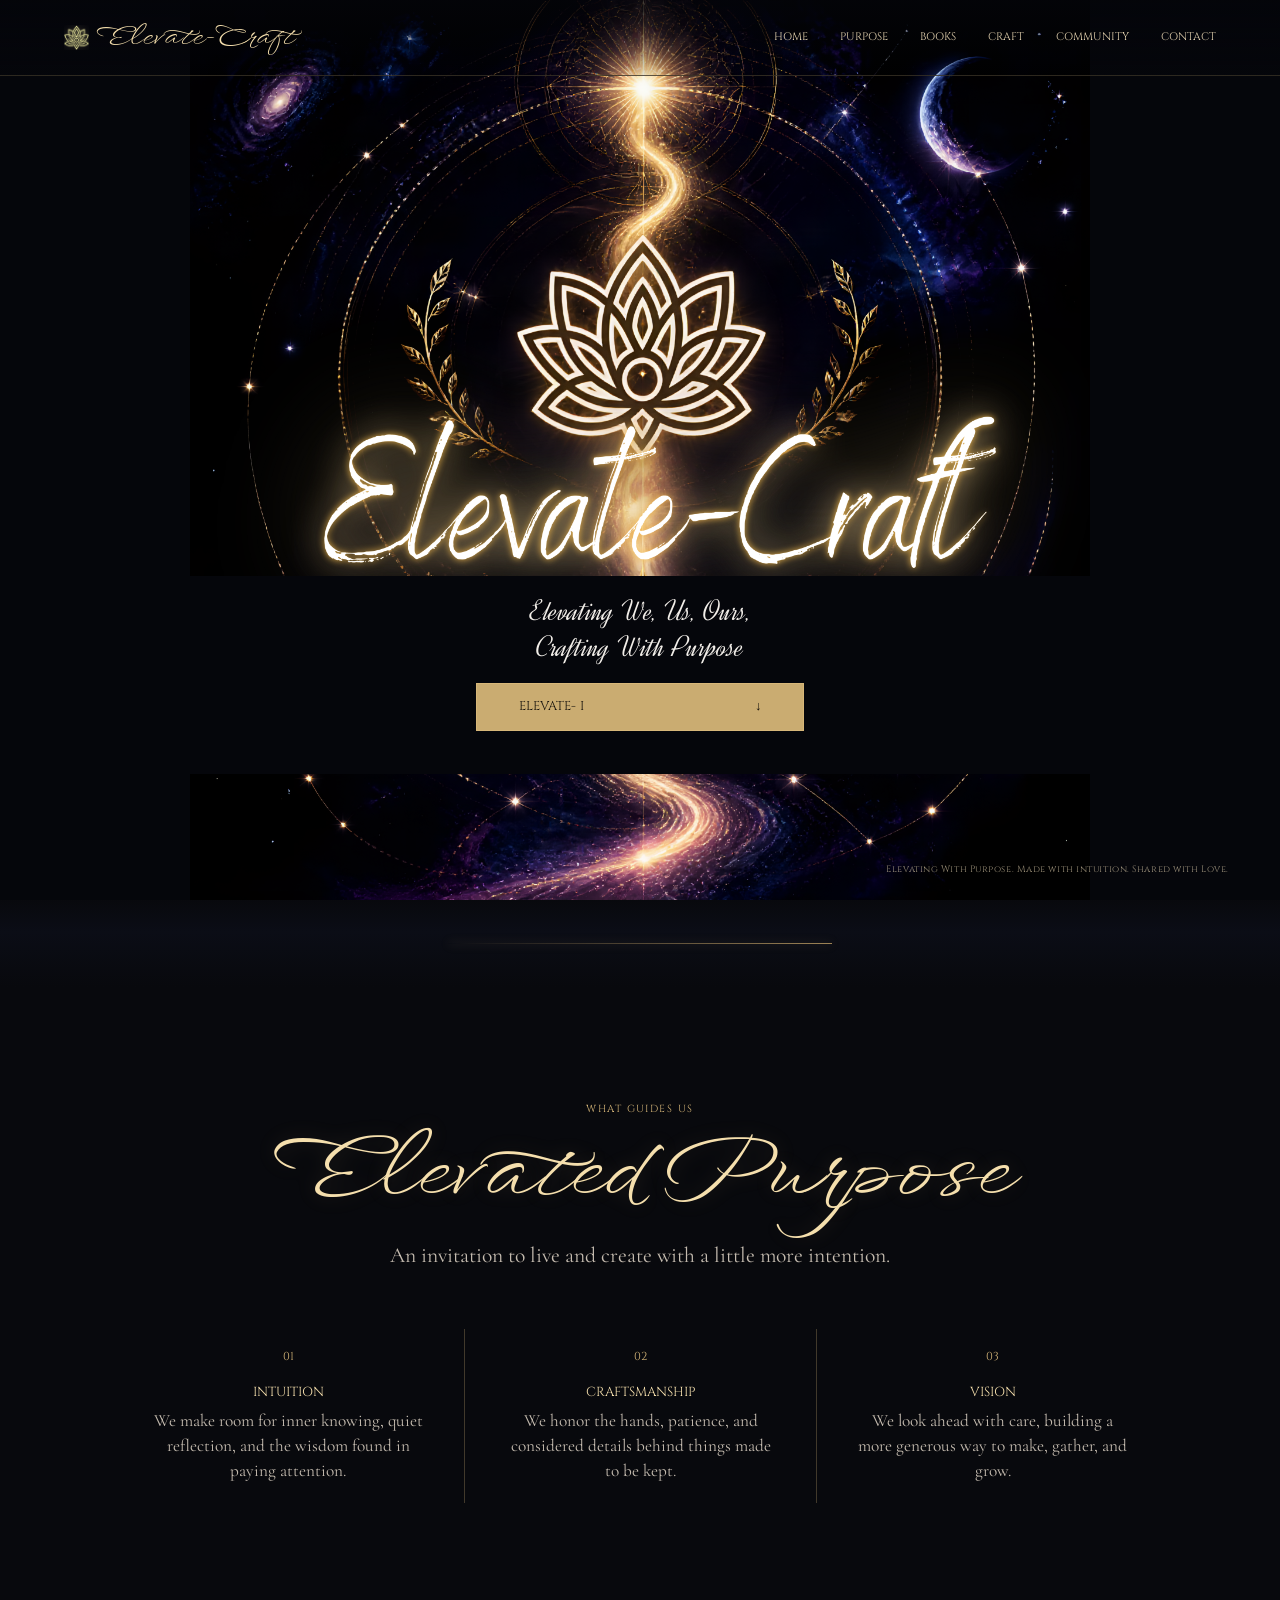
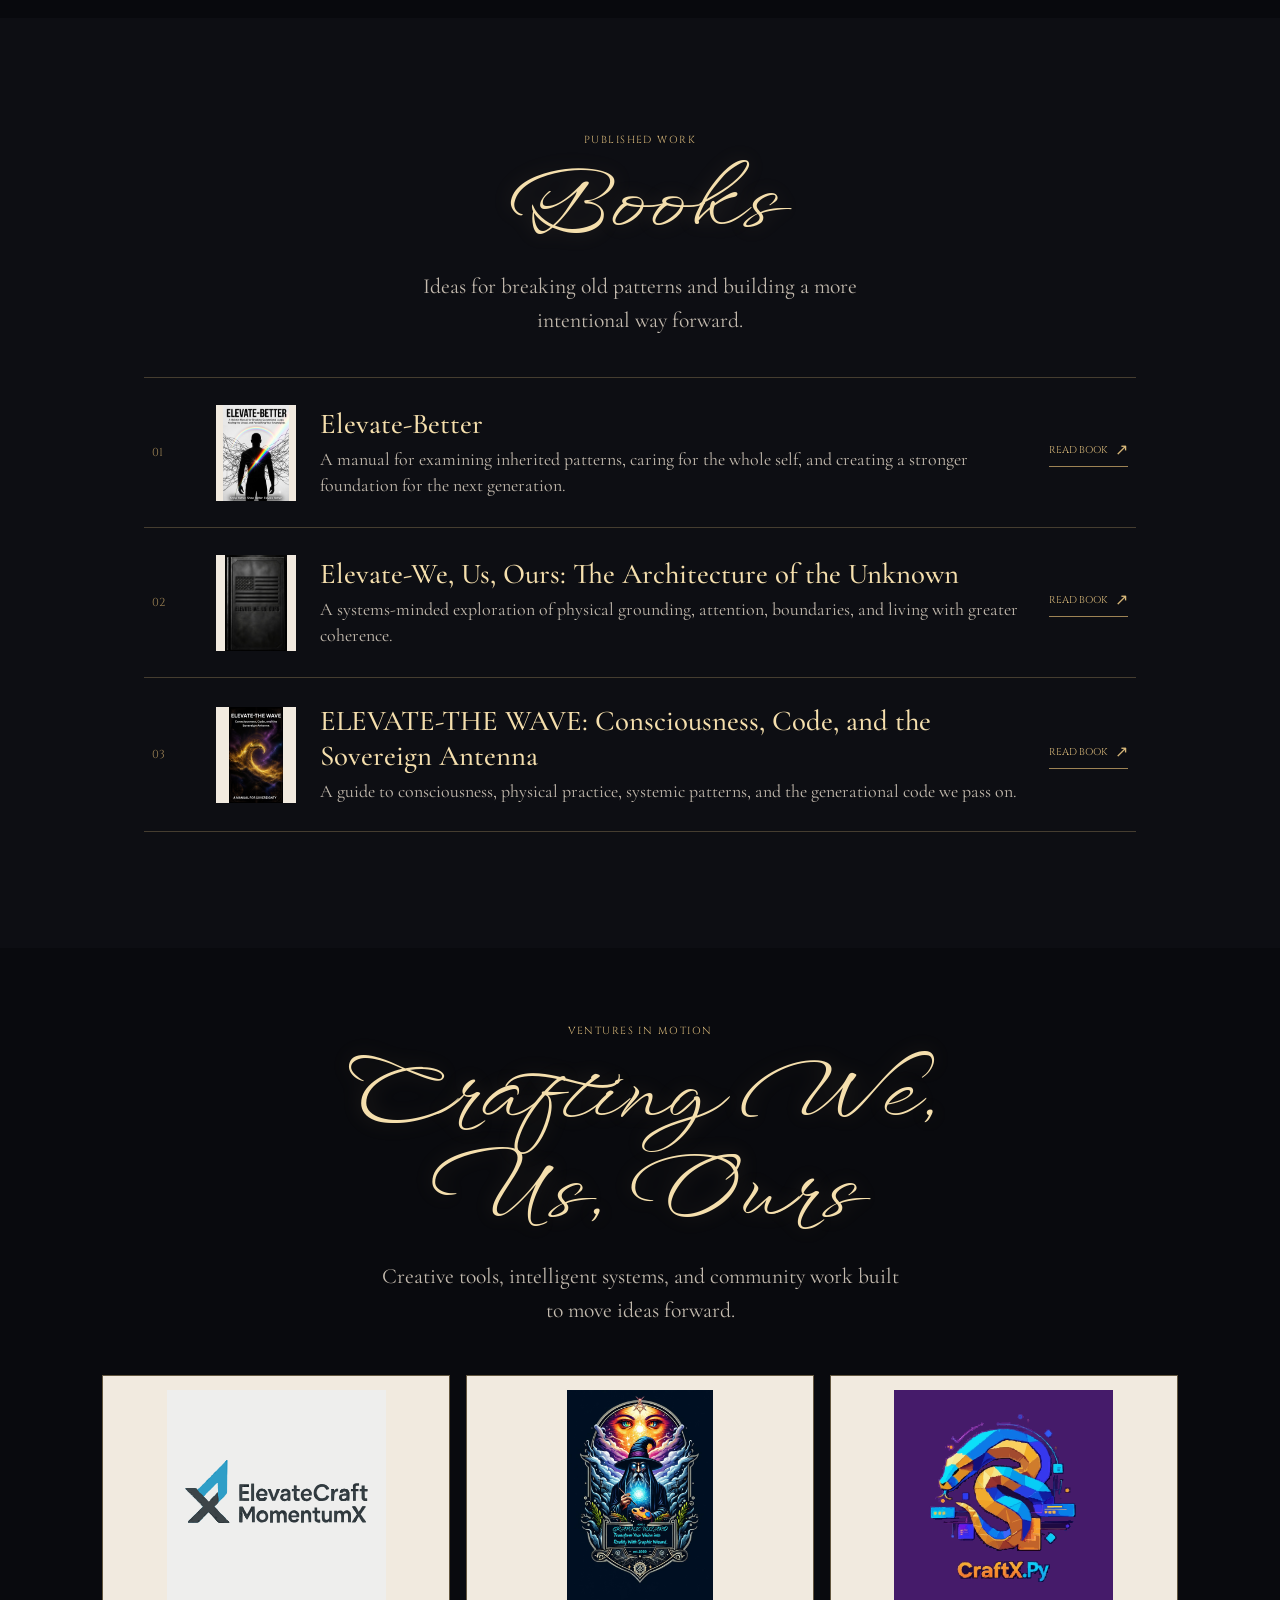
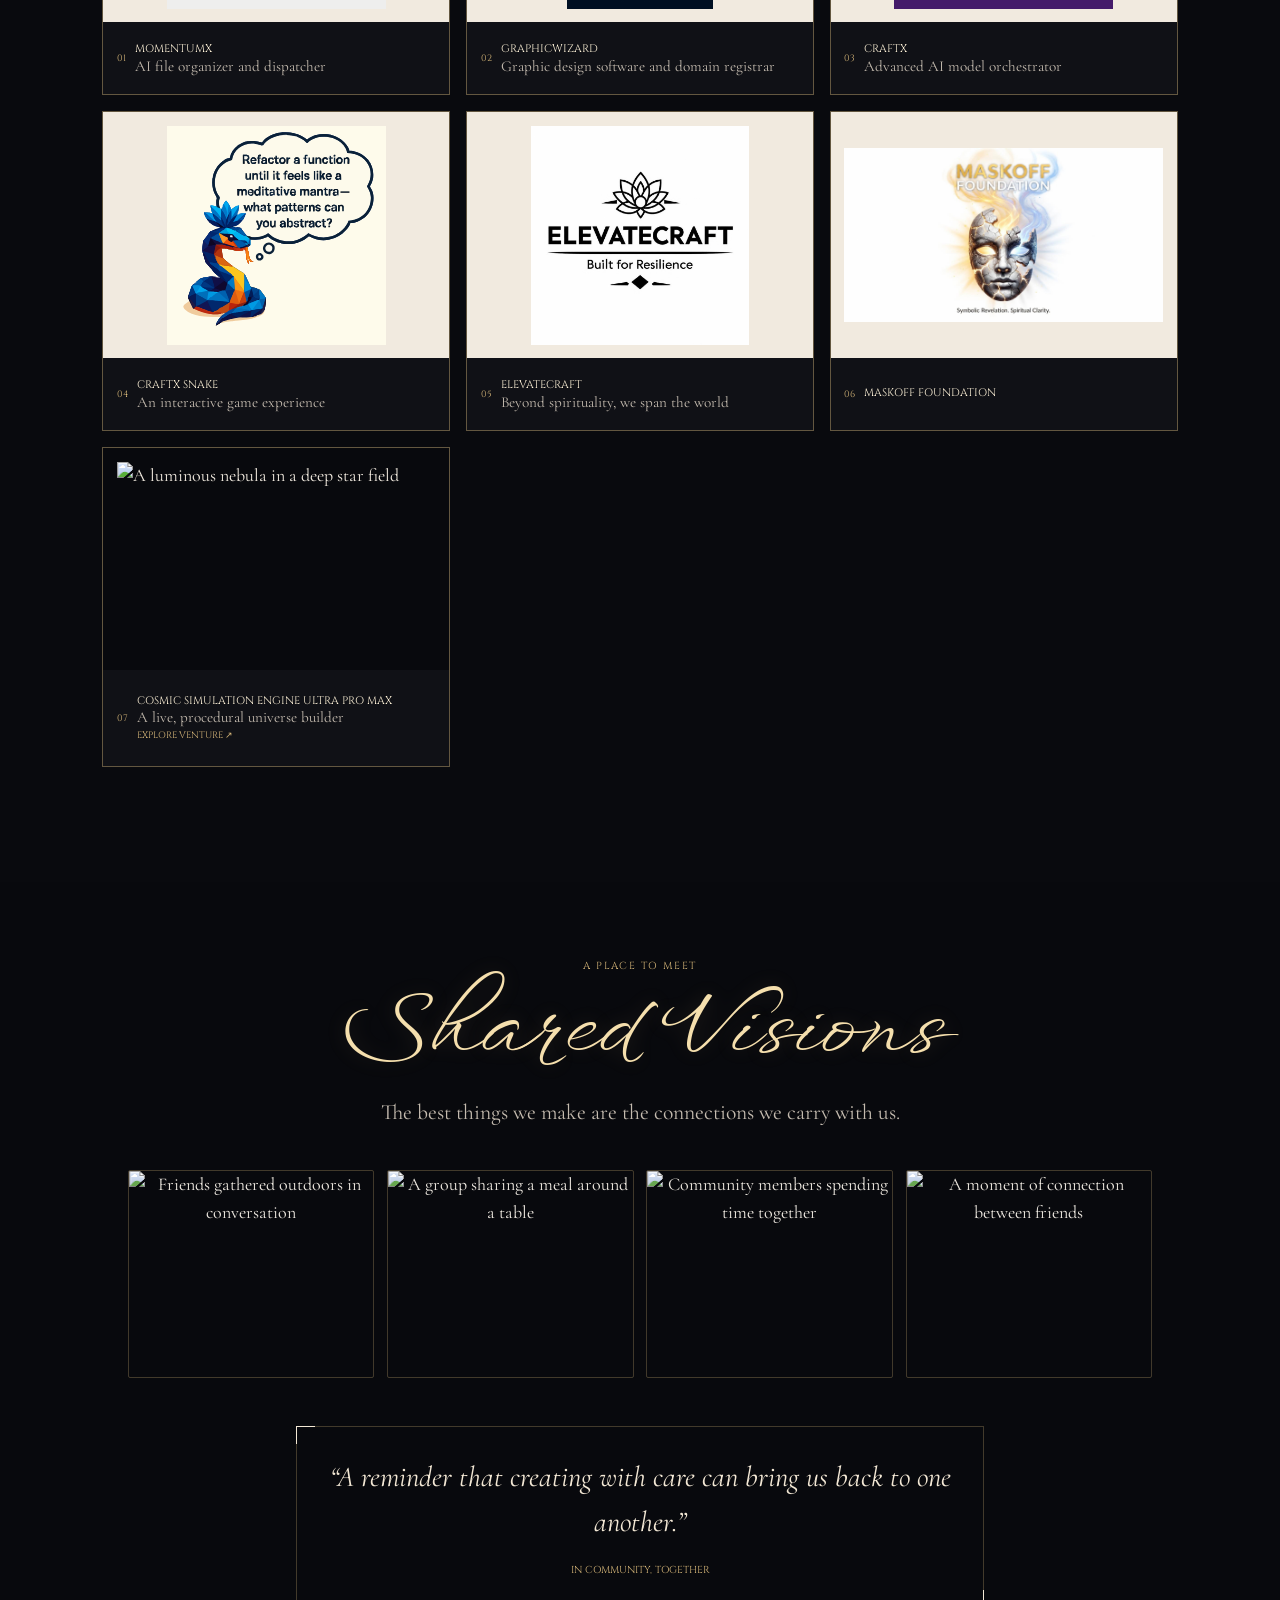
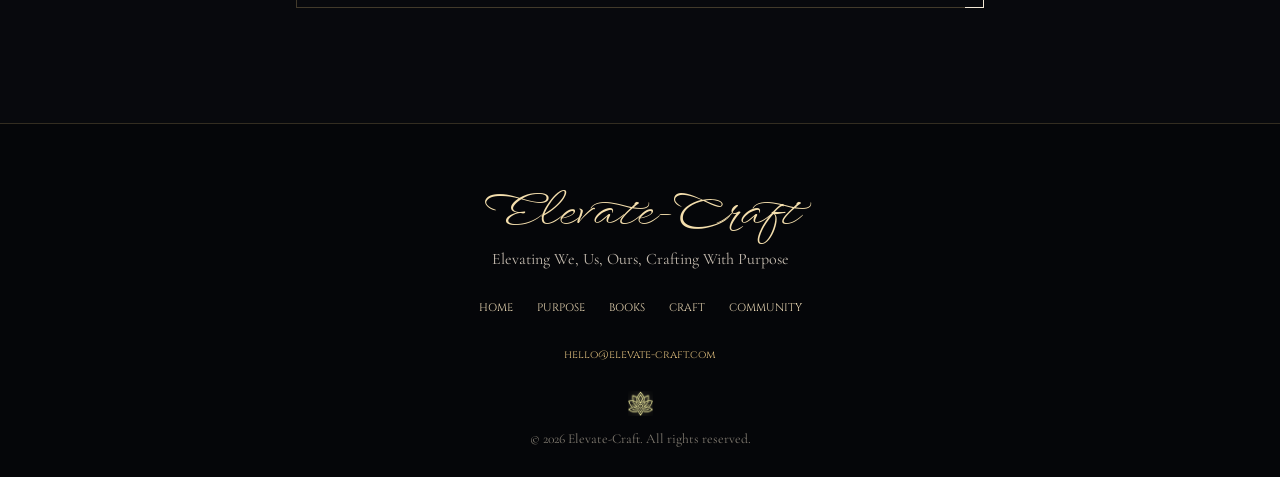
==== index.html @ 4d0265fc "Refactor code structure for improved readability and maintainability" ====
<!doctype html>
<html lang="en">
<head>
  <meta charset="utf-8">
  <meta name="viewport" content="width=device-width, initial-scale=1">
  <meta name="theme-color" content="#08090d">
  <meta name="description" content="Elevate-Craft: Elevating We, Us, Ours, Crafting With Purpose.">
  <title>Elevate-Craft | Elevating With Purpose</title>
  <link rel="preconnect" href="https://fonts.googleapis.com">
  <link rel="preconnect" href="https://fonts.gstatic.com" crossorigin>
  <link rel="preconnect" href="https://images.unsplash.com">
  <link href="https://fonts.googleapis.com/css2?family=Cinzel:wght@400;500&family=Cormorant+Garamond:wght@400;500;600&family=Dynalight&family=Nosifer&family=WindSong&display=swap" rel="stylesheet">
  <link rel="stylesheet" href="style.css">
</head>
<body>
  <header class="site-header">
    <a class="wordmark" href="#home" aria-label="Elevate-Craft home">
      <span class="wordmark-mark" aria-hidden="true"><img src="images/Elevate-Craft%20logo%20transparent-background.svg" alt=""></span>
      <span>Elevate-Craft</span>
    </a>
    <nav class="main-nav" aria-label="Main navigation">
      <a href="#home">Home</a>
      <a href="#purpose">Purpose</a>
      <a href="#books">Books</a>
      <a href="#craft">Craft</a>
      <a href="#community">Community</a>
      <a href="#contact">Contact</a>
    </nav>
  </header>

  <main>
    <section class="hero" id="home" aria-labelledby="hero-title">
      <div class="hero-artwork">
        <img class="hero-art" src="images/Elevate-craft02.svg" alt="Elevate-Craft lotus, script wordmark, and cosmic gold path">
        <div class="hero-motto-cover" aria-hidden="true"></div>
        <div class="hero-content">
          <h1 class="visually-hidden" id="hero-title">Elevate-Craft</h1>
          <p class="hero-tagline">Elevating We, Us, Ours,<br>Crafting With Purpose</p>
          <a class="journey-button" href="#purpose" aria-label="Elevate your Purpose">
            <span class="journey-prefix">Elevate-</span>
            <span class="rotating-word" aria-hidden="true">You</span>
            <span class="journey-arrow" aria-hidden="true">&#8595;</span>
          </a>
        </div>
      </div>
      <p class="hero-caption" aria-hidden="true">Elevating With Purpose. Made with intuition. Shared with Love.</p>
    </section>

    <div class="blend" aria-hidden="true">
      <span class="blend-line"></span>
    </div>

    <section class="content-section purpose-section" id="purpose" aria-labelledby="purpose-title">
      <div class="section-heading">
        <p class="eyebrow">What guides us</p>
        <h2 class="script-title" id="purpose-title">Elevated Purpose</h2>
        <p class="section-intro">An invitation to live and create with a little more intention.</p>
      </div>
      <div class="purpose-grid">
        <article class="purpose-item">
          <span class="purpose-symbol" aria-hidden="true">01</span>
          <h3>Intuition</h3>
          <p>We make room for inner knowing, quiet reflection, and the wisdom found in paying attention.</p>
        </article>
        <article class="purpose-item">
          <span class="purpose-symbol" aria-hidden="true">02</span>
          <h3>Craftsmanship</h3>
          <p>We honor the hands, patience, and considered details behind things made to be kept.</p>
        </article>
        <article class="purpose-item">
          <span class="purpose-symbol" aria-hidden="true">03</span>
          <h3>Vision</h3>
          <p>We look ahead with care, building a more generous way to make, gather, and grow.</p>
        </article>
      </div>
    </section>

    <section class="content-section books-section" id="books" aria-labelledby="books-title">
      <div class="section-heading">
        <p class="eyebrow">Published work</p>
        <h2 class="script-title" id="books-title">Books</h2>
        <p class="section-intro">Ideas for breaking old patterns and building a more intentional way forward.</p>
      </div>
      <div class="book-list">
        <article class="book-item book-item-featured">
          <span class="book-number" aria-hidden="true">01</span>
          <img class="book-cover" src="images/Elevate-Better-Cover.svg" alt="Elevate-Better book cover" loading="lazy">
          <div class="book-copy">
            <h3>Elevate-Better</h3>
            <p>A manual for examining inherited patterns, caring for the whole self, and creating a stronger foundation for the next generation.</p>
          </div>
          <a class="book-link" href="https://docs.google.com/document/d/e/2PACX-1vSCornOhtCD02vK-i6lXpgboBUk13tAFmJN2snytmd6WFDeFt6UGanU-M7p8qXyFuUD5r7pGKZKZSIg/pub" target="_blank" rel="noopener noreferrer">Read book <span aria-hidden="true">&#8599;</span></a>
        </article>
        <article class="book-item book-item-featured">
          <span class="book-number" aria-hidden="true">02</span>
          <img class="book-cover" src="images/Elevate-We%2CUs%2COurs-Cover.svg" alt="Elevate-We, Us, Ours: The Architecture of the Unknown book cover" loading="lazy">
          <div class="book-copy">
            <h3>Elevate-We, Us, Ours: The Architecture of the Unknown</h3>
            <p>A systems-minded exploration of physical grounding, attention, boundaries, and living with greater coherence.</p>
          </div>
          <a class="book-link" href="https://docs.google.com/document/d/e/2PACX-1vRoMY719UEaA8-g76eEZ-FQimMz1AuwaOqwvp933E3czgo-2-l7Zn1TXaHqsw8h52V6aitK0wSxldBv/pub" target="_blank" rel="noopener noreferrer">Read book <span aria-hidden="true">&#8599;</span></a>
        </article>
        <article class="book-item book-item-featured">
          <span class="book-number" aria-hidden="true">03</span>
          <img class="book-cover" src="images/ELEVATE-THE%20WAVE_cover.svg" alt="ELEVATE-THE WAVE book cover" loading="lazy">
          <div class="book-copy">
            <h3>ELEVATE-THE WAVE: Consciousness, Code, and the Sovereign Antenna</h3>
            <p>A guide to consciousness, physical practice, systemic patterns, and the generational code we pass on.</p>
          </div>
          <a class="book-link" href="https://docs.google.com/document/d/e/2PACX-1vSkTtEk3Y5v81QFQ-I-yiO5KnJiLZDYZDi3ZOUr9b9VXftg25enH7-LzX-VIW0yKGnxdc6dHd3wF7ro/pub" target="_blank" rel="noopener noreferrer">Read book <span aria-hidden="true">&#8599;</span></a>
        </article>
      </div>
    </section>

    <section class="content-section craft-section" id="craft" aria-labelledby="craft-title">
      <div class="section-heading">
        <p class="eyebrow">Ventures in motion</p>
        <h2 class="script-title" id="craft-title">Crafting We, Us, Ours</h2>
        <p class="section-intro">Creative tools, intelligent systems, and community work built to move ideas forward.</p>
      </div>
      <div class="craft-grid">
        <figure class="craft-piece">
          <img src="images/MomentumX%20logo.svg" alt="MomentumX logo" loading="lazy">
          <figcaption><span>01</span><strong>MomentumX</strong><small>AI file organizer and dispatcher</small></figcaption>
        </figure>
        <figure class="craft-piece">
          <img src="images/GraphicWizard.svg" alt="GraphicWizard logo" loading="lazy">
          <figcaption><span>02</span><strong>GraphicWizard</strong><small>Graphic design software and domain registrar</small></figcaption>
        </figure>
        <figure class="craft-piece">
          <img src="images/Technology%20Business%20Logo%20CraftX.py.svg" alt="CraftX technology business logo" loading="lazy">
          <figcaption><span>03</span><strong>CraftX</strong><small>Advanced AI model orchestrator</small></figcaption>
        </figure>
        <figure class="craft-piece">
          <img src="images/craftx-interactive-snake.svg" alt="CraftX interactive snake game" loading="lazy">
          <figcaption><span>04</span><strong>CraftX Snake</strong><small>An interactive game experience</small></figcaption>
        </figure>
        <figure class="craft-piece">
          <img src="images/ElevateCraft-Built-for-resilience.svg" alt="ElevateCraft built for resilience artwork" loading="lazy">
          <figcaption><span>05</span><strong>ElevateCraft</strong><small>Beyond spirituality, we span the world</small></figcaption>
        </figure>
        <figure class="craft-piece">
          <img src="images/Maskoff%20Foundation%20logo.svg" alt="Maskoff Foundation logo" loading="lazy">
          <figcaption><span>06</span><strong>Maskoff Foundation</strong></figcaption>
        </figure>
        <a class="craft-piece cosmic-venture-link" href="cosmic-simulation.html" aria-label="Explore Cosmic Simulation Engine Ultra Pro Max">
          <img src="https://images.unsplash.com/photo-1462331940025-496dfbfc7564?auto=format&amp;fit=crop&amp;w=1000&amp;q=85" alt="A luminous nebula in a deep star field" loading="lazy">
          <span class="cosmic-venture-caption">
            <span class="cosmic-venture-number">07</span>
            <strong>Cosmic Simulation Engine Ultra Pro Max</strong>
            <small>A live, procedural universe builder</small>
            <span class="cosmic-venture-action">Explore venture <span aria-hidden="true">&#8599;</span></span>
          </span>
        </a>
      </div>
    </section>

    <section class="content-section community-section" id="community" aria-labelledby="community-title">
      <div class="section-heading">
        <p class="eyebrow">A place to meet</p>
        <h2 class="script-title" id="community-title">Shared Visions</h2>
        <p class="section-intro">The best things we make are the connections we carry with us.</p>
      </div>
      <div class="community-grid">
        <figure class="community-photo"><img src="https://images.unsplash.com/photo-1529156069898-49953e39b3ac?auto=format&amp;fit=crop&amp;w=900&amp;q=85" alt="Friends gathered outdoors in conversation" loading="lazy"></figure>
        <figure class="community-photo"><img src="https://images.unsplash.com/photo-1528605248644-14dd04022da1?auto=format&amp;fit=crop&amp;w=900&amp;q=85" alt="A group sharing a meal around a table" loading="lazy"></figure>
        <figure class="community-photo"><img src="https://images.unsplash.com/photo-1511632765486-a01980e01a18?auto=format&amp;fit=crop&amp;w=900&amp;q=85" alt="Community members spending time together" loading="lazy"></figure>
        <figure class="community-photo"><img src="https://images.unsplash.com/photo-1511988617509-a57c8a288659?auto=format&amp;fit=crop&amp;w=900&amp;q=85" alt="A moment of connection between friends" loading="lazy"></figure>
      </div>
      <blockquote class="community-quote">
        <p>“A reminder that creating with care can bring us back to one another.”</p>
        <cite>In community, together</cite>
      </blockquote>
    </section>
  </main>

  <footer class="site-footer" id="contact">
    <div class="footer-top">
      <a class="footer-brand" href="#home">Elevate-Craft</a>
      <p>Elevating We, Us, Ours, Crafting With Purpose</p>
    </div>
    <nav class="footer-nav" aria-label="Footer navigation">
      <a href="#home">Home</a><a href="#purpose">Purpose</a><a href="#books">Books</a><a href="#craft">Craft</a><a href="#community">Community</a>
    </nav>
    <a class="contact-link" href="mailto:hello@elevate-craft.com">hello@elevate-craft.com</a>
    <span class="wordmark-mark footer-mark" aria-hidden="true"><img src="images/Elevate-Craft%20logo%20transparent-background.svg" alt=""></span>
    <p class="copyright">© 2026 Elevate-Craft. All rights reserved.</p>
  </footer>
  <script src="script.js" defer></script>
</body>
</html>
---- style.css ----
:root {
  color-scheme: dark;
  --obsidian: #08090d;
  --obsidian-soft: #0d101a;
  --gold: #d7b779;
  --gold-bright: #f5dfad;
  --muted-gold: #9d8355;
  --ivory: #f1eadf;
  --soft-text: #c4bbaf;
  --line: rgba(215, 183, 121, .28);
}

* {
  box-sizing: border-box;
}

html {
  scroll-behavior: smooth;
  scroll-padding-top: 1.5rem;
}

body {
  margin: 0;
  overflow-x: hidden;
  background: var(--obsidian);
  color: var(--ivory);
  font-family: "Cormorant Garamond", Georgia, serif;
  font-size: 1.125rem;
  line-height: 1.55;
}

a {
  color: inherit;
}

a:focus-visible {
  outline: 2px solid var(--gold-bright);
  outline-offset: 5px;
}

.site-header {
  position: absolute;
  z-index: 5;
  top: 0;
  left: 0;
  display: flex;
  width: 100%;
  min-height: 4.75rem;
  align-items: center;
  justify-content: space-between;
  gap: 2rem;
  padding: .85rem clamp(1.25rem, 5vw, 5rem);
  border-bottom: 1px solid rgba(215, 183, 121, .2);
  background: linear-gradient(180deg, rgba(4, 5, 10, .76), rgba(4, 5, 10, .08));
}

.wordmark {
  display: inline-flex;
  align-items: center;
  gap: .55rem;
  color: var(--gold-bright);
  font-family: "American Scribe", "WindSong", cursive;
  font-size: 1.75rem;
  text-decoration: none;
  white-space: nowrap;
}

.wordmark-mark {
  position: relative;
  display: block;
  width: 25px;
  height: 25px;
  flex: none;
  overflow: hidden;
}

.wordmark-mark img {
  position: absolute;
  top: 0;
  left: 0;
  width: 25px;
  max-width: none;
  filter: brightness(0) saturate(100%) invert(90%) sepia(23%) saturate(550%) hue-rotate(5deg) brightness(105%) contrast(95%) drop-shadow(0 0 5px rgba(245, 223, 173, .35));
}

.main-nav,
.footer-nav {
  display: flex;
  flex-wrap: wrap;
  justify-content: center;
  gap: clamp(1rem, 2.5vw, 2.5rem);
}

.main-nav a,
.footer-nav a {
  color: #e7d5b2;
  font-family: "Cinzel", Georgia, serif;
  font-size: .68rem;
  text-decoration: none;
  text-transform: uppercase;
  transition: color .2s ease;
}

.main-nav a:hover,
.footer-nav a:hover,
.contact-link:hover {
  color: #fff;
}

.hero {
  position: relative;
  display: grid;
  min-height: 100svh;
  place-items: center;
  overflow: hidden;
  isolation: isolate;
  background: #05060b;
}

.hero-artwork {
  position: absolute;
  z-index: 0;
  top: 50%;
  left: 50%;
  width: min(100vw, 100svh);
  aspect-ratio: 1;
  transform: translate(-50%, -50%);
}

.hero-art {
  display: block;
  width: 100%;
  height: 100%;
  object-fit: contain;
}

.hero-motto-cover {
  position: absolute;
  z-index: 1;
  top: 64%;
  left: 0;
  width: 100%;
  height: 22%;
  background: #05060b;
  pointer-events: none;
}

.hero-content {
  position: absolute;
  z-index: 2;
  top: 66%;
  left: 50%;
  translate: -50% 0;
  display: flex;
  width: calc(100% - 2rem);
  flex-direction: column;
  align-items: center;
  padding: 0;
  text-align: center;
  animation: content-arrive 1s .12s ease-out both;
}

.visually-hidden {
  position: absolute;
  width: 1px;
  height: 1px;
  overflow: hidden;
  clip: rect(0, 0, 0, 0);
  white-space: nowrap;
  clip-path: inset(50%);
}

.eyebrow {
  margin: 0;
  color: var(--gold);
  font-family: "Cinzel", Georgia, serif;
  font-size: .64rem;
  letter-spacing: .14em;
  text-transform: uppercase;
}

.hero-tagline {
  max-width: 36rem;
  margin: 0 0 1rem;
  color: #f2eee9;
  font-family: "Dynalight", cursive;
  font-size: 1.9rem;
  line-height: 1.2;
}

.journey-button {
  display: inline-flex;
  width: 20.5rem;
  min-height: 3rem;
  align-items: center;
  justify-content: center;
  gap: .25rem;
  padding: .75rem 1rem;
  border: 1px solid var(--gold);
  background: rgba(215, 183, 121, .94);
  color: #17130d;
  font-family: "Cinzel", Georgia, serif;
  font-size: .68rem;
  text-decoration: none;
  text-transform: uppercase;
  transition: background .2s ease, box-shadow .2s ease, transform .2s ease;
}

.journey-button:hover {
  background: var(--gold-bright);
  box-shadow: 0 0 28px rgba(215, 183, 121, .28);
  transform: translateY(-2px);
}

.journey-button span {
  font-size: .8rem;
}

.journey-prefix,
.rotating-word {
  white-space: nowrap;
}

.rotating-word {
  display: inline-block;
  min-width: 10.5rem;
  text-align: left;
}

.journey-arrow {
  margin-left: .2rem;
  font-size: 1rem;
}

.hero-caption {
  position: absolute;
  right: clamp(1rem, 4vw, 4rem);
  bottom: 1.5rem;
  margin: 0;
  color: rgba(231, 213, 178, .65);
  font-family: "Cinzel", Georgia, serif;
  font-size: .58rem;
  letter-spacing: .06em;
}

.blend {
  display: flex;
  height: 5.5rem;
  align-items: center;
  justify-content: center;
  margin-top: -1px;
  background: linear-gradient(180deg, #08090d 0%, #0b0d16 37%, #08090d 100%);
}

.blend-line {
  width: min(48vw, 24rem);
  height: 1px;
  background: linear-gradient(90deg, transparent, var(--muted-gold));
  box-shadow: 0 0 10px rgba(215, 183, 121, .35);
}

.content-section {
  position: relative;
  padding: clamp(4.75rem, 9vw, 8rem) clamp(1.25rem, 8vw, 8rem);
  text-align: center;
}

.purpose-section {
  background: var(--obsidian);
}

.section-heading {
  width: min(100%, 46rem);
  margin: 0 auto 3.5rem;
}

.script-title {
  margin: .1em 0 .16em;
  color: var(--gold-bright);
  font-family: "American Scribe", "WindSong", cursive;
  font-size: clamp(3.5rem, 7vw, 5.5rem);
  font-weight: 400;
  line-height: 1.12;
  text-shadow: 0 0 20px rgba(215, 183, 121, .18);
}

.section-intro {
  max-width: 33rem;
  margin: .5rem auto 0;
  color: var(--soft-text);
  font-size: 1.35rem;
}

.purpose-grid {
  display: grid;
  width: min(100%, 66rem);
  grid-template-columns: repeat(3, minmax(0, 1fr));
  margin: 0 auto;
}

.purpose-item {
  padding: 1.25rem clamp(1rem, 3vw, 2.75rem);
}

.purpose-item + .purpose-item {
  border-left: 1px solid var(--line);
}

.purpose-symbol {
  display: block;
  min-height: 1.4rem;
  color: var(--gold);
  font-family: "Cinzel", Georgia, serif;
  font-size: .72rem;
  line-height: 1.4;
}

.purpose-item h3 {
  margin: .65rem 0 .35rem;
  color: var(--gold-bright);
  font-family: "Cinzel", Georgia, serif;
  font-size: .82rem;
  font-weight: 400;
  text-transform: uppercase;
}

.purpose-item p {
  max-width: 18rem;
  margin: 0 auto;
  color: var(--soft-text);
  font-size: 1.08rem;
  line-height: 1.45;
}

.books-section {
  background: #0d0e13;
}

.books-section .section-heading {
  margin-bottom: 2.5rem;
}

.book-list {
  width: min(100%, 62rem);
  margin: 0 auto;
  border-top: 1px solid var(--line);
}

.book-item {
  display: grid;
  grid-template-columns: 2.5rem minmax(0, 1fr) auto;
  align-items: center;
  gap: 1.5rem;
  padding: 1.65rem .5rem;
  border-bottom: 1px solid var(--line);
  text-align: left;
}

.book-item-featured {
  grid-template-columns: 2.5rem 5rem minmax(0, 1fr) auto;
}

.book-cover {
  display: block;
  width: 5rem;
  height: 6rem;
  background: #f1eadf;
  object-fit: contain;
}

.book-number {
  color: var(--muted-gold);
  font-family: "Cinzel", Georgia, serif;
  font-size: .72rem;
}

.book-copy h3 {
  margin: 0;
  color: var(--gold-bright);
  font-size: 1.8rem;
  font-weight: 500;
  line-height: 1.2;
}

.book-copy p {
  max-width: 44rem;
  margin: .35rem 0 0;
  color: var(--soft-text);
  font-size: 1.12rem;
  line-height: 1.45;
}

.book-link {
  display: inline-flex;
  align-items: center;
  gap: .45rem;
  padding-bottom: .2rem;
  border-bottom: 1px solid var(--muted-gold);
  color: var(--gold);
  font-family: "Cinzel", Georgia, serif;
  font-size: .62rem;
  text-decoration: none;
  text-transform: uppercase;
  white-space: nowrap;
}

.book-link:hover {
  color: var(--gold-bright);
}

.book-link span {
  font-size: 1rem;
}

.craft-section {
  padding-top: clamp(3rem, 6vw, 5rem);
  background: #090a0e;
}

.craft-section .section-heading {
  margin-bottom: 3rem;
}

.craft-grid {
  display: grid;
  width: min(100%, 68rem);
  grid-template-columns: repeat(3, minmax(0, 1fr));
  gap: 1rem;
  margin: 0 auto;
}

.craft-piece {
  display: flex;
  height: clamp(16rem, 25vw, 20rem);
  flex-direction: column;
  margin: 0;
  overflow: hidden;
  border: 1px solid rgba(215, 183, 121, .42);
  background: #101116;
  text-align: left;
}

.craft-piece img,
.community-photo img {
  display: block;
  width: 100%;
  height: 100%;
  object-fit: cover;
  transition: transform .55s cubic-bezier(.2, .7, .2, 1);
}

.craft-piece img {
  height: calc(100% - 4.5rem);
  min-height: 0;
  padding: .85rem;
  background: #f1eadf;
  object-fit: contain;
}

.craft-piece figcaption {
  display: grid;
  grid-template-columns: auto 1fr;
  align-content: center;
  gap: .05rem .55rem;
  min-height: 4.5rem;
  padding: .55rem .85rem;
  color: #fff3d9;
  font-family: "Cinzel", Georgia, serif;
  font-size: .68rem;
  text-transform: uppercase;
}

.craft-piece figcaption span {
  grid-row: span 2;
  align-self: center;
  color: var(--gold);
  font-size: .58rem;
}

.craft-piece figcaption strong {
  font-weight: 400;
}

.craft-piece figcaption small {
  color: var(--soft-text);
  font-family: "Cormorant Garamond", Georgia, serif;
  font-size: .95rem;
  line-height: 1.15;
  text-transform: none;
}

.cosmic-venture-link {
  color: inherit;
  text-decoration: none;
}

.cosmic-venture-link:focus-visible {
  outline: 2px solid var(--gold-bright);
  outline-offset: 3px;
}

.cosmic-venture-link img {
  height: calc(100% - 6rem);
  flex: 1;
  background: #08090d;
  object-fit: cover;
}

.cosmic-venture-caption {
  display: grid;
  min-height: 6rem;
  grid-template-columns: auto minmax(0, 1fr);
  align-content: center;
  gap: .12rem .55rem;
  padding: .55rem .85rem;
  color: #fff3d9;
  font-family: "Cinzel", Georgia, serif;
  font-size: .68rem;
  text-transform: uppercase;
}

.cosmic-venture-number {
  grid-row: 1 / span 3;
  align-self: center;
  color: var(--gold);
  font-size: .58rem;
}

.cosmic-venture-caption strong {
  font-weight: 400;
  line-height: 1.2;
}

.cosmic-venture-caption small {
  color: var(--soft-text);
  font-family: "Cormorant Garamond", Georgia, serif;
  font-size: .95rem;
  line-height: 1.15;
  text-transform: none;
}

.cosmic-venture-action {
  color: var(--gold);
  font-size: .58rem;
}

.cosmic-project-page {
  min-height: 100vh;
  background: var(--obsidian);
}

.cosmic-project-nav a {
  color: var(--gold-bright);
  font-family: "Cinzel", Georgia, serif;
  font-size: .68rem;
  text-decoration: none;
  text-transform: uppercase;
}

.cosmic-project-nav a:hover {
  color: #fff;
}

.cosmic-studio-main {
  width: min(100%, 96rem);
  margin: 0 auto;
  padding: 7.5rem clamp(1rem, 3vw, 2.5rem) 1.5rem;
}

.cosmic-studio-heading {
  display: flex;
  align-items: end;
  justify-content: space-between;
  gap: 1.5rem;
  margin-bottom: 1.2rem;
}

.cosmic-studio-kicker {
  margin: 0 0 .35rem;
  color: var(--gold);
  font-family: "Cinzel", Georgia, serif;
  font-size: .64rem;
  text-transform: uppercase;
}

.cosmic-studio-title {
  margin: 0;
  color: var(--ivory);
  font-family: "Cinzel", Georgia, serif;
  font-size: 2.1rem;
  font-weight: 400;
  line-height: 1.2;
}

.cosmic-studio-summary {
  margin: 0 0 .2rem;
  color: var(--soft-text);
  white-space: nowrap;
}

.cosmic-studio-workspace {
  display: grid;
  height: min(68vh, 48rem);
  min-height: 34rem;
  grid-template-columns: minmax(0, 1fr) 19rem;
  grid-template-areas: "stage controls";
  border: 1px solid rgba(215, 183, 121, .3);
  background: #0b0d12;
}

.cosmic-studio-stage {
  display: flex;
  min-width: 0;
  grid-area: stage;
  flex-direction: column;
  padding: .75rem;
}

.cosmic-stage-bar {
  display: flex;
  min-height: 2.3rem;
  align-items: center;
  justify-content: space-between;
  gap: 1rem;
  padding: 0 .35rem;
  color: var(--soft-text);
  font-family: "Cinzel", Georgia, serif;
  font-size: .62rem;
}

.cosmic-canvas-frame {
  position: relative;
  min-height: 0;
  flex: 1;
  overflow: hidden;
  background: #05070b;
}

#cosmic-canvas {
  display: block;
  width: 100%;
  height: 100%;
  cursor: grab;
  touch-action: none;
}

#cosmic-canvas:active {
  cursor: grabbing;
}

.cosmic-canvas-hint {
  position: absolute;
  right: .9rem;
  bottom: .75rem;
  color: rgba(241, 234, 223, .65);
  font-size: .85rem;
  pointer-events: none;
}

.cosmic-controls {
  display: flex;
  min-width: 0;
  grid-area: controls;
  flex-direction: column;
  gap: 1.3rem;
  padding: 1.25rem;
  border-left: 1px solid rgba(215, 183, 121, .24);
  background: #101116;
}

.cosmic-control-group {
  min-width: 0;
  margin: 0;
  padding: 0;
  border: 0;
}

.cosmic-control-group legend,
.cosmic-control-label {
  display: block;
  margin: 0 0 .6rem;
  padding: 0;
  color: #e6dac4;
  font-family: "Cinzel", Georgia, serif;
  font-size: .68rem;
  text-transform: uppercase;
}

.cosmic-mode-control {
  display: grid;
  grid-template-columns: repeat(3, minmax(0, 1fr));
  border: 1px solid rgba(215, 183, 121, .35);
}

.cosmic-mode-control button {
  min-width: 0;
  min-height: 2.45rem;
  padding: .35rem .25rem;
  border: 0;
  border-right: 1px solid rgba(215, 183, 121, .25);
  background: transparent;
  color: var(--soft-text);
  font: inherit;
  font-size: .78rem;
  cursor: pointer;
}

.cosmic-mode-control button:last-child {
  border-right: 0;
}

.cosmic-mode-control button.is-active {
  background: rgba(215, 183, 121, .17);
  color: var(--gold-bright);
}

.cosmic-range-label {
  display: flex;
  justify-content: space-between;
  gap: .75rem;
  margin-bottom: .55rem;
  color: #e6dac4;
  font-family: "Cinzel", Georgia, serif;
  font-size: .68rem;
  text-transform: uppercase;
}

.cosmic-range-label output {
  color: var(--gold-bright);
  font-variant-numeric: tabular-nums;
}

.cosmic-control-group input[type="range"] {
  display: block;
  width: 100%;
  margin: .25rem 0 0;
  accent-color: var(--gold);
}

.cosmic-palette {
  display: flex;
  gap: .7rem;
}

.cosmic-palette button {
  width: 1.8rem;
  height: 1.8rem;
  flex: none;
  padding: 0;
  border: 2px solid transparent;
  border-radius: 50%;
  background: var(--swatch-color);
  box-shadow: inset 0 0 0 2px #101116;
  cursor: pointer;
}

.cosmic-palette button.is-active {
  outline: 1px solid var(--ivory);
  outline-offset: 2px;
}

.cosmic-simulation-actions {
  display: grid;
  gap: .55rem;
  margin-top: auto;
}

.cosmic-action-button,
.cosmic-export-button {
  min-height: 2.65rem;
  padding: .55rem .75rem;
  border: 1px solid rgba(215, 183, 121, .48);
  background: transparent;
  color: var(--gold-bright);
  font-family: "Cinzel", Georgia, serif;
  font-size: .66rem;
  text-align: left;
  text-transform: uppercase;
  cursor: pointer;
}

.cosmic-action-button:hover,
.cosmic-export-button:hover {
  background: rgba(215, 183, 121, .14);
}

.cosmic-export-button {
  border-color: var(--gold);
  background: var(--gold);
  color: #17130d;
  text-align: center;
}

.cosmic-export-button:hover {
  background: var(--gold-bright);
}

.cosmic-simulation-status {
  display: flex;
  align-items: center;
  gap: .5rem;
  margin: 0;
  color: var(--soft-text);
  font-size: .9rem;
}

.cosmic-simulation-status::before {
  width: .45rem;
  height: .45rem;
  border-radius: 50%;
  background: #83d3a7;
  content: "";
}

.cosmic-simulation-status[data-paused="true"]::before {
  background: #d7b779;
}

.cosmic-studio-footnote {
  margin: .7rem 0 0;
  color: var(--soft-text);
  font-size: .9rem;
}

.cosmic-project-footer {
  padding: .75rem 1.5rem 1.5rem;
  color: var(--soft-text);
  font-size: .9rem;
  text-align: center;
}

.cosmic-project-footer a {
  color: var(--gold-bright);
  text-decoration: none;
}

@media (max-width: 640px) {
  .cosmic-studio-main {
    padding: 6.5rem 1rem 1rem;
  }

  .cosmic-studio-heading {
    align-items: flex-start;
    flex-direction: column;
    gap: .25rem;
  }

  .cosmic-studio-title {
    font-size: 1.65rem;
  }

  .cosmic-studio-summary {
    font-size: 1rem;
  }

  .cosmic-studio-workspace {
    height: auto;
    min-height: 0;
    grid-template-columns: minmax(0, 1fr);
    grid-template-rows: 18rem auto;
    grid-template-areas: "stage" "controls";
  }

  .cosmic-controls {
    display: grid;
    grid-template-columns: repeat(2, minmax(0, 1fr));
    gap: 1rem;
    padding: 1rem;
    border-top: 1px solid rgba(215, 183, 121, .24);
    border-left: 0;
  }

  .cosmic-control-group:first-child,
  .cosmic-simulation-actions,
  .cosmic-simulation-status {
    grid-column: 1 / -1;
  }

  .cosmic-simulation-actions {
    margin-top: 0;
  }

  .cosmic-mode-control button {
    font-size: .72rem;
  }
}

.community-section {
  padding-top: clamp(3rem, 6vw, 5rem);
  background: var(--obsidian);
}

.community-section .section-heading {
  margin-bottom: 2.5rem;
}

.community-grid {
  display: grid;
  width: min(100%, 64rem);
  grid-template-columns: repeat(4, minmax(0, 1fr));
  gap: .8rem;
  margin: 0 auto;
}

.community-photo {
  height: clamp(8rem, 17vw, 13rem);
  margin: 0;
  overflow: hidden;
  border: 1px solid var(--line);
  border-radius: 2px;
}

.community-photo img {
  filter: saturate(.75);
}

.community-quote {
  position: relative;
  width: min(100%, 43rem);
  margin: 3rem auto 0;
  padding: 1.5rem 2rem 1.6rem;
  border: 1px solid var(--line);
  color: #f3e8d5;
}

.community-quote::before,
.community-quote::after {
  position: absolute;
  width: 1.1rem;
  height: 1.1rem;
  border-color: var(--gold);
  content: "";
}

.community-quote::before {
  top: -1px;
  left: -1px;
  border-top: 1px solid;
  border-left: 1px solid;
}

.community-quote::after {
  right: -1px;
  bottom: -1px;
  border-right: 1px solid;
  border-bottom: 1px solid;
}

.community-quote p {
  margin: .25rem 0 .6rem;
  font-size: clamp(1.35rem, 3vw, 1.8rem);
  font-style: italic;
}

.community-quote cite {
  color: var(--gold);
  font-family: "Cinzel", Georgia, serif;
  font-size: .63rem;
  font-style: normal;
  text-transform: uppercase;
}

.site-footer {
  padding: 3.5rem 1.5rem 1.75rem;
  border-top: 1px solid rgba(215, 183, 121, .22);
  background: #050609;
  text-align: center;
}

.footer-brand {
  color: var(--gold-bright);
  font-family: "American Scribe", "WindSong", cursive;
  font-size: 2.8rem;
  text-decoration: none;
}

.footer-mark {
  width: 25px;
  height: 25px;
  margin: 1.5rem auto .75rem;
}

.footer-mark img {
  top: 0;
  left: 0;
  width: 25px;
}

.footer-top p {
  margin: -.2rem 0 1.8rem;
  color: var(--soft-text);
  font-size: 1rem;
}

.footer-nav {
  gap: 1.5rem;
  margin-bottom: 1.35rem;
}

.contact-link {
  color: var(--gold);
  font-family: "Cinzel", Georgia, serif;
  font-size: .68rem;
  text-decoration: none;
  transition: color .2s ease;
}

.copyright {
  margin: 0;
  color: #817b71;
  font-size: .85rem;
}

@keyframes content-arrive {
  from { opacity: 0; transform: translateY(12px); }
  to { opacity: 1; transform: translateY(0); }
}

@media (max-width: 700px) {
  .site-header {
    min-height: 4rem;
    flex-direction: column;
    justify-content: center;
    gap: .25rem;
    padding: .4rem .75rem .55rem;
  }

  .wordmark {
    gap: .35rem;
    font-size: 1.45rem;
  }

  .main-nav {
    gap: clamp(.75rem, 4vw, 1.4rem);
  }

  .main-nav a {
    font-size: .57rem;
  }

  .hero-artwork {
    top: 40%;
    width: min(100vw, 100svh);
  }

  .journey-button {
    width: min(100%, 19rem);
    gap: .15rem;
    padding: .55rem .65rem;
  }

  .hero-tagline {
    font-size: 1.5rem;
  }

  .rotating-word {
    min-width: 10.5rem;
  }

  .hero-caption {
    right: 0;
    bottom: 1rem;
    left: 0;
    text-align: center;
  }

  .blend {
    height: 3.5rem;
  }

  .section-heading {
    margin-bottom: 2.5rem;
  }

  .purpose-grid {
    grid-template-columns: 1fr;
    gap: 1.2rem;
  }

  .purpose-item {
    padding: 1rem 1rem 1.25rem;
  }

  .purpose-item + .purpose-item {
    border-top: 1px solid var(--line);
    border-left: 0;
  }

  .purpose-item p {
    max-width: 24rem;
  }

  .book-item {
    grid-template-columns: 1.75rem minmax(0, 1fr);
    gap: .65rem .8rem;
    padding: 1.35rem .25rem;
  }

  .book-item-featured {
    grid-template-columns: 1.75rem 4rem minmax(0, 1fr);
  }

  .book-cover {
    width: 4rem;
    height: 5rem;
  }

  .book-link {
    grid-column: 2;
    justify-self: start;
  }

  .book-item-featured .book-link {
    grid-column: 3;
  }

  .craft-grid {
    grid-template-columns: repeat(2, minmax(0, 1fr));
    gap: .65rem;
  }

  .craft-piece {
    height: clamp(14rem, 58vw, 19rem);
  }

  .craft-piece figcaption {
    gap: .05rem .4rem;
    padding: .5rem .55rem;
    font-size: .57rem;
  }

  .craft-piece figcaption small {
    font-size: .86rem;
  }

  .community-grid {
    grid-template-columns: repeat(2, minmax(0, 1fr));
    gap: .6rem;
  }

  .community-photo {
    height: clamp(7rem, 38vw, 12rem);
  }

  .community-quote {
    padding: 1.25rem 1rem;
  }
}

@media (prefers-reduced-motion: reduce) {
  *,
  *::before,
  *::after {
    scroll-behavior: auto !important;
    animation-duration: .01ms !important;
    animation-iteration-count: 1 !important;
    transition-duration: .01ms !important;
  }
}
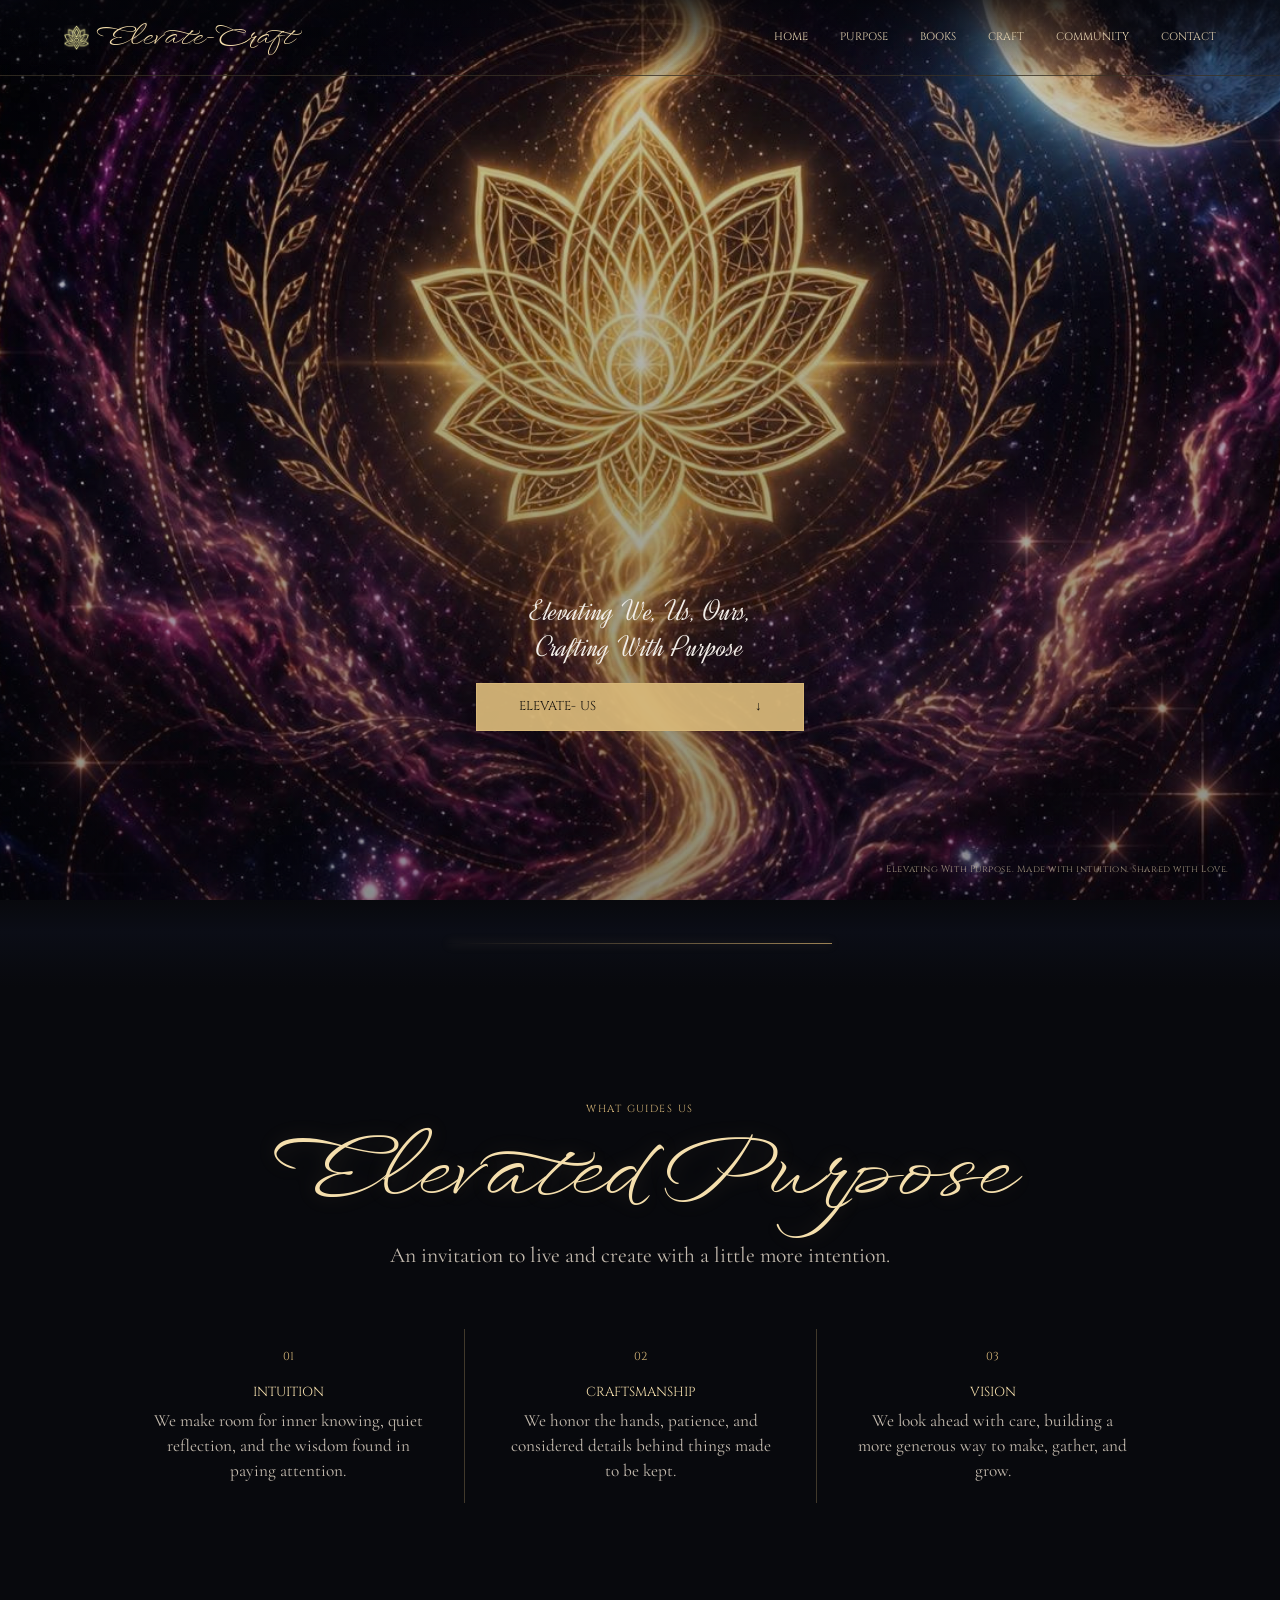
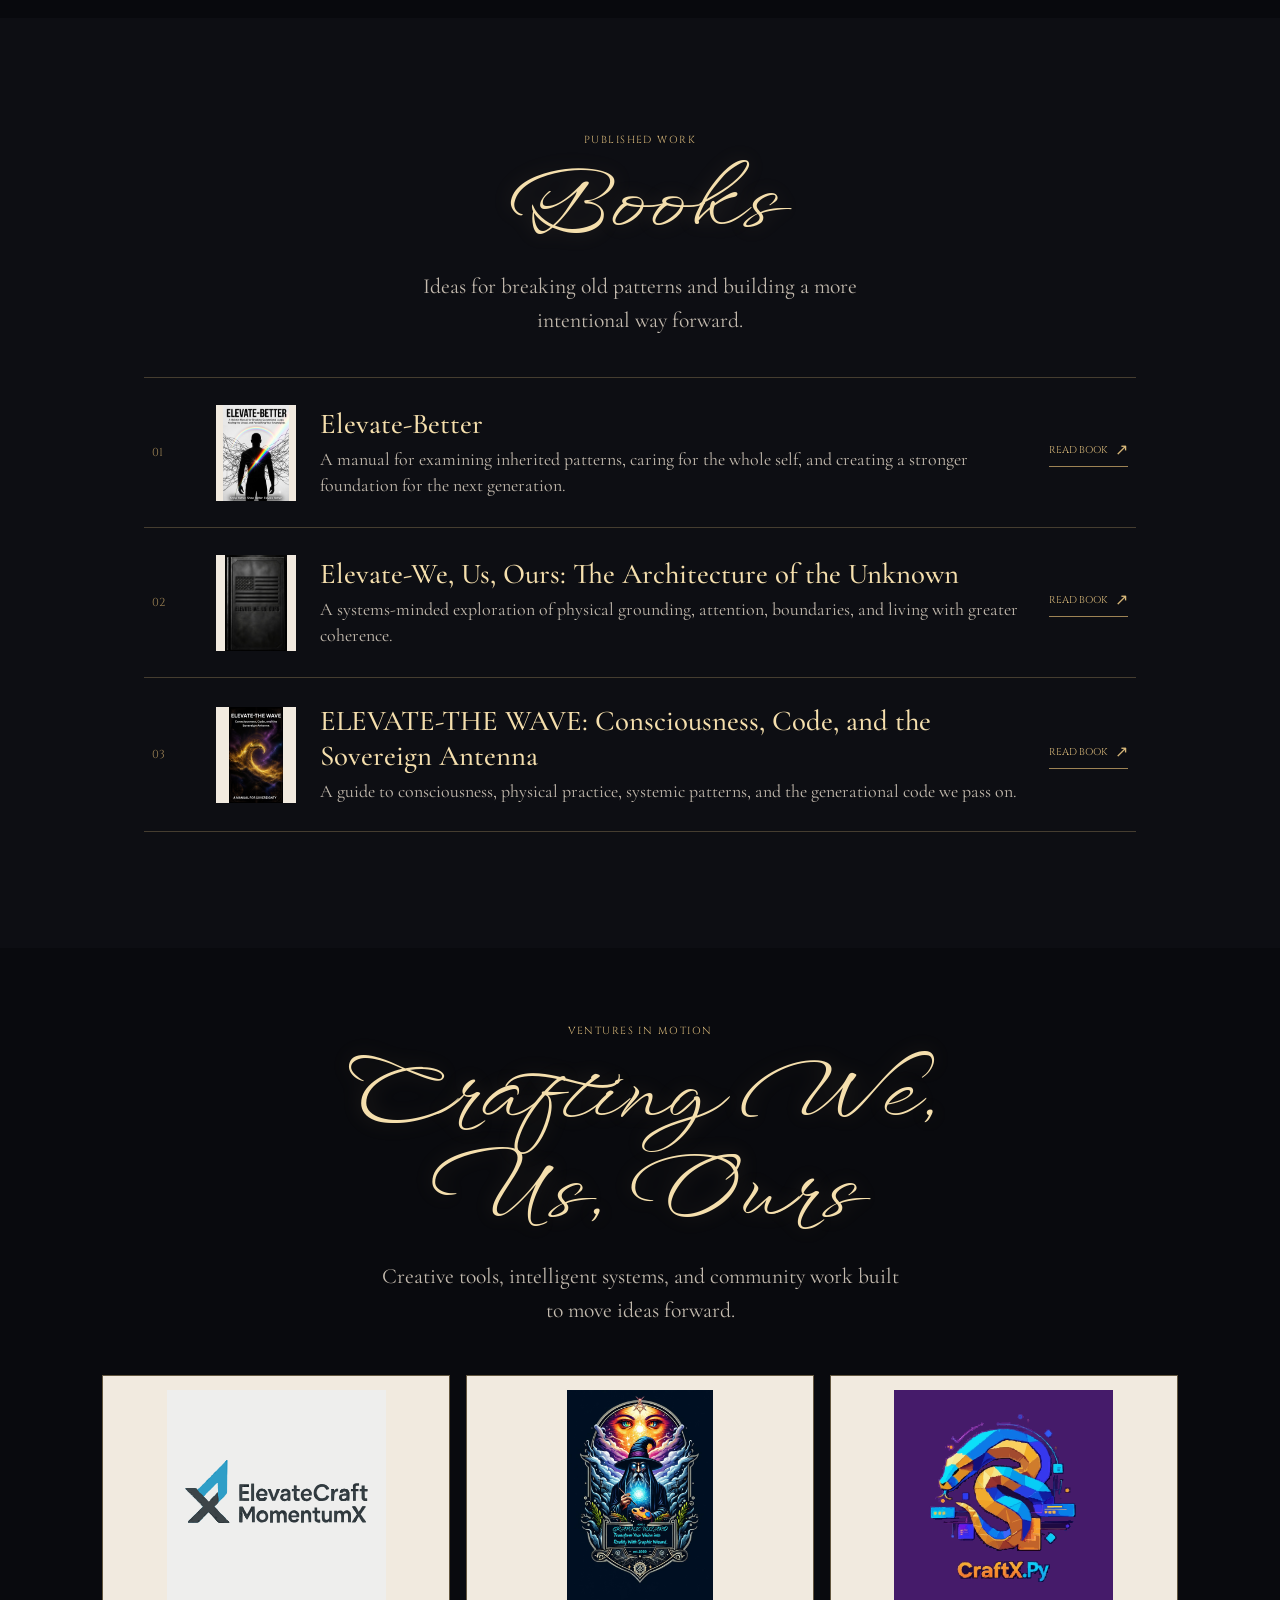
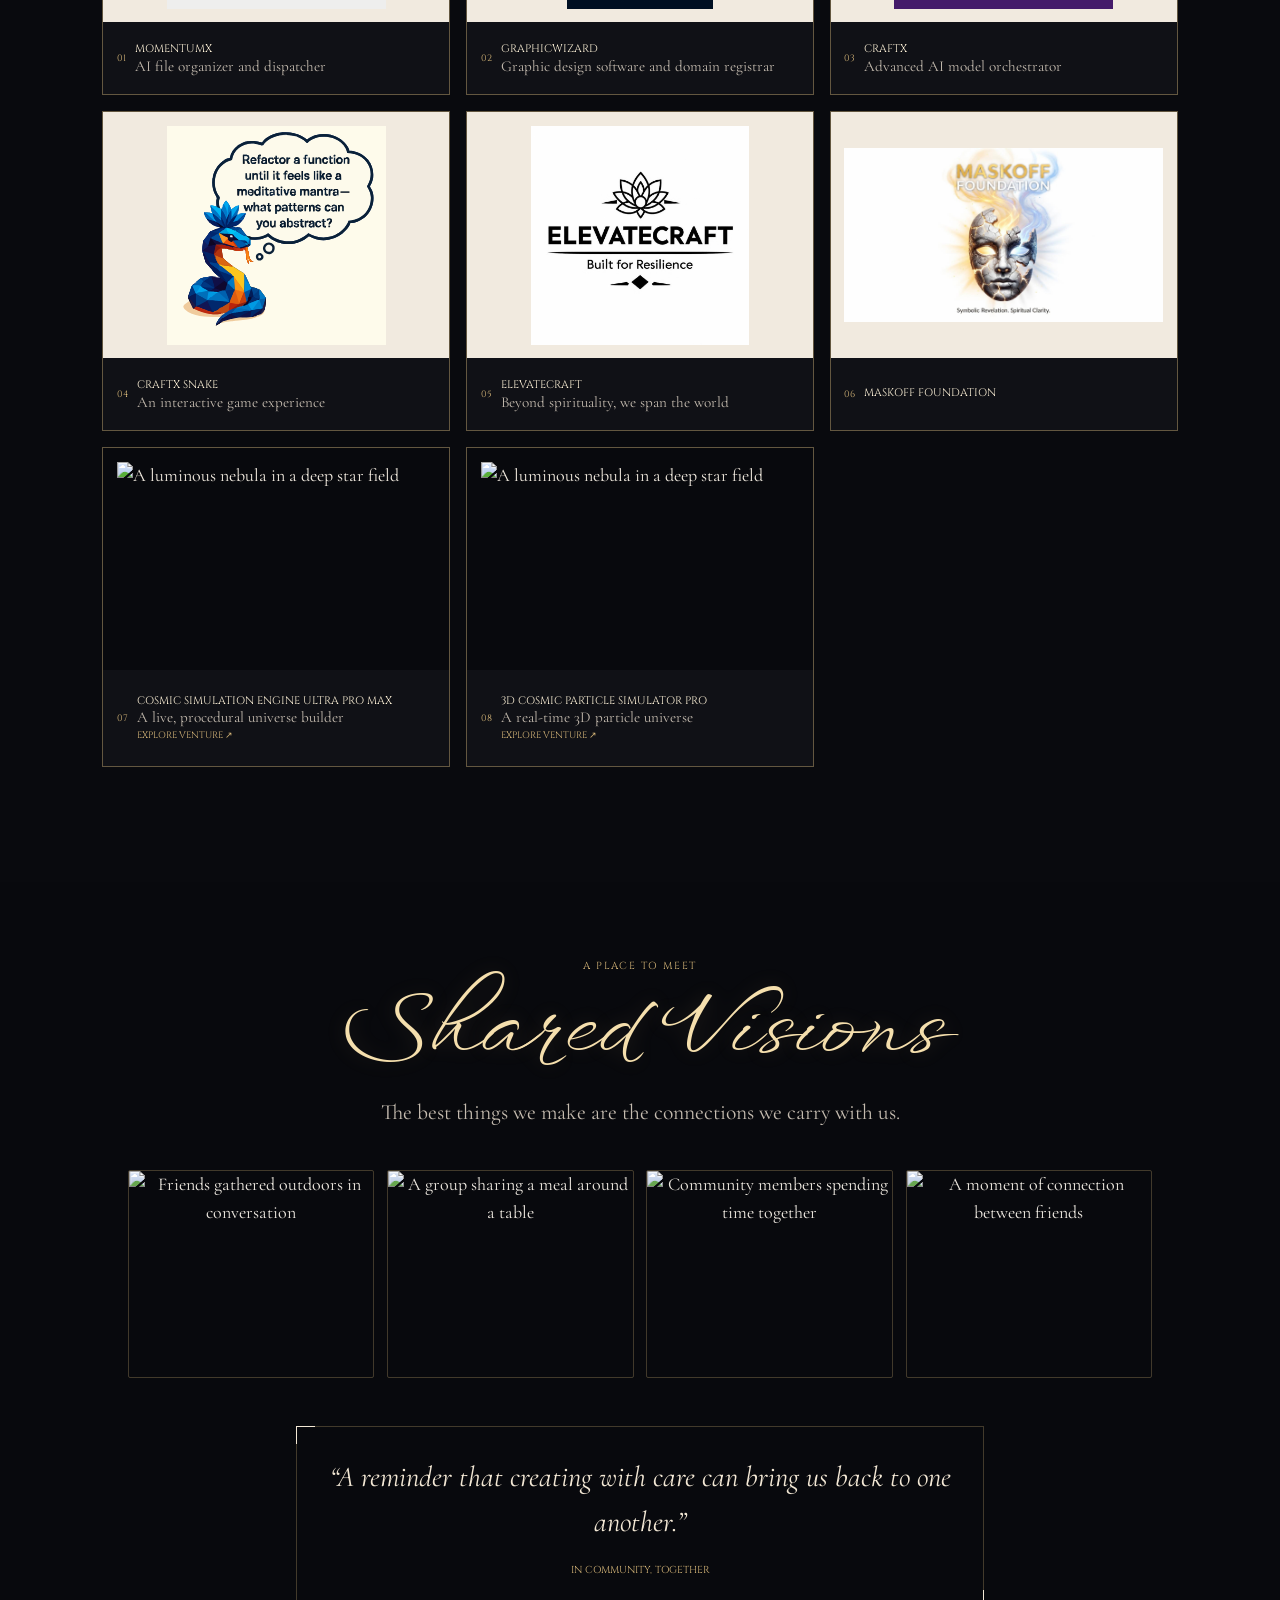
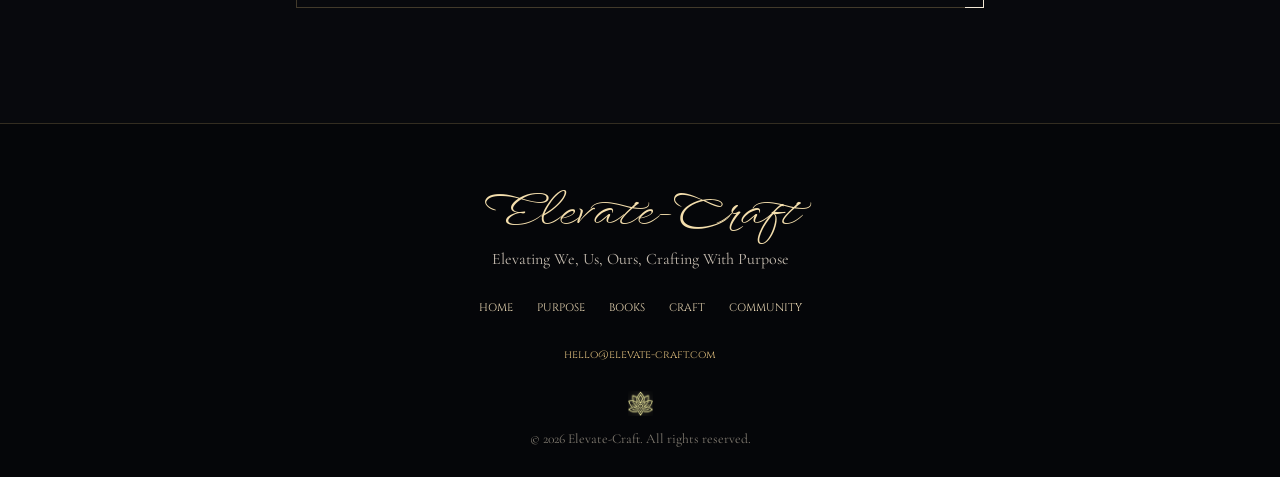
==== commit 42c72564: "Refactor code structure for improved readability and maintainability" ====
--- a/index.html
+++ b/index.html
@@ -30,9 +30,7 @@
 
   <main>
     <section class="hero" id="home" aria-labelledby="hero-title">
-      <div class="hero-artwork">
-        <img class="hero-art" src="images/Elevate-craft02.svg" alt="Elevate-Craft lotus, script wordmark, and cosmic gold path">
-        <div class="hero-motto-cover" aria-hidden="true"></div>
+      <div class="hero-content-frame">
         <div class="hero-content">
           <h1 class="visually-hidden" id="hero-title">Elevate-Craft</h1>
           <p class="hero-tagline">Elevating We, Us, Ours,<br>Crafting With Purpose</p>
@@ -152,6 +150,15 @@
             <span class="cosmic-venture-action">Explore venture <span aria-hidden="true">&#8599;</span></span>
           </span>
         </a>
+        <a class="craft-piece cosmic-venture-link" href="3D%20Cosmic%20Particle%20Simulator%20Pro.html" aria-label="Explore 3D Cosmic Particle Simulator Pro">
+          <img src="https://images.unsplash.com/photo-1462331940025-496dfbfc7564?auto=format&amp;fit=crop&amp;w=1000&amp;q=85" alt="A luminous nebula in a deep star field" loading="lazy">
+          <span class="cosmic-venture-caption">
+            <span class="cosmic-venture-number">08</span>
+            <strong>3D Cosmic Particle Simulator Pro</strong>
+            <small>A real-time 3D particle universe</small>
+            <span class="cosmic-venture-action">Explore venture <span aria-hidden="true">&#8599;</span></span>
+          </span>
+        </a>
       </div>
     </section>
 
--- a/style.css
+++ b/style.css
@@ -117,7 +117,17 @@
   background: #05060b;
 }
 
-.hero-artwork {
+.hero::before {
+  position: absolute;
+  z-index: -1;
+  inset: -8%;
+  background: linear-gradient(180deg, rgba(5, 6, 11, .2), rgba(5, 6, 11, .48)), url("images/1.svg") center / cover no-repeat;
+  content: "";
+  animation: cosmic-flow 52s ease-in-out infinite alternate;
+  transform-origin: center;
+}
+
+.hero-content-frame {
   position: absolute;
   z-index: 0;
   top: 50%;
@@ -125,24 +135,6 @@
   width: min(100vw, 100svh);
   aspect-ratio: 1;
   transform: translate(-50%, -50%);
-}
-
-.hero-art {
-  display: block;
-  width: 100%;
-  height: 100%;
-  object-fit: contain;
-}
-
-.hero-motto-cover {
-  position: absolute;
-  z-index: 1;
-  top: 64%;
-  left: 0;
-  width: 100%;
-  height: 22%;
-  background: #05060b;
-  pointer-events: none;
 }
 
 .hero-content {
@@ -1016,6 +1008,11 @@
   to { opacity: 1; transform: translateY(0); }
 }
 
+@keyframes cosmic-flow {
+  from { background-position: 48% 52%; transform: scale(1) translate3d(-.4%, .2%, 0); }
+  to { background-position: 53% 47%; transform: scale(1.07) translate3d(.4%, -.2%, 0); }
+}
+
 @media (max-width: 700px) {
   .site-header {
     min-height: 4rem;
@@ -1038,7 +1035,7 @@
     font-size: .57rem;
   }
 
-  .hero-artwork {
+  .hero-content-frame {
     top: 40%;
     width: min(100vw, 100svh);
   }
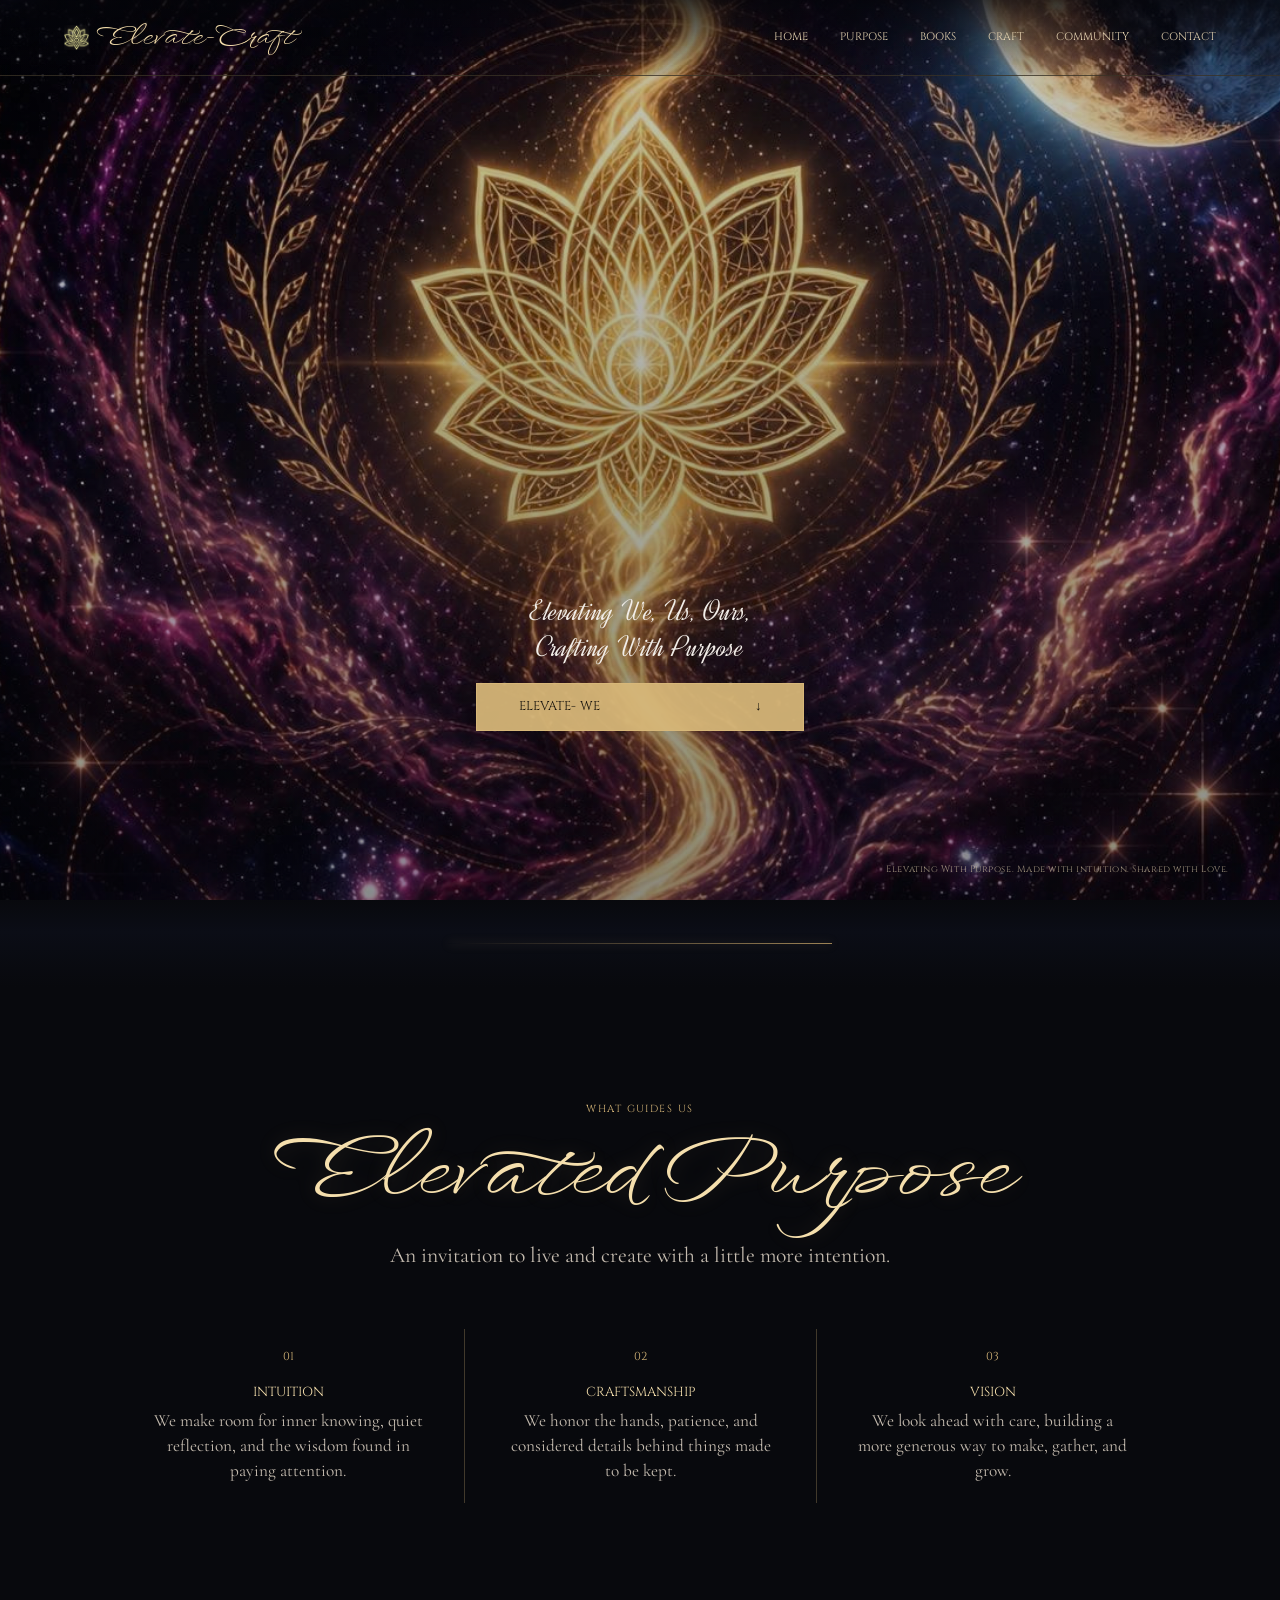
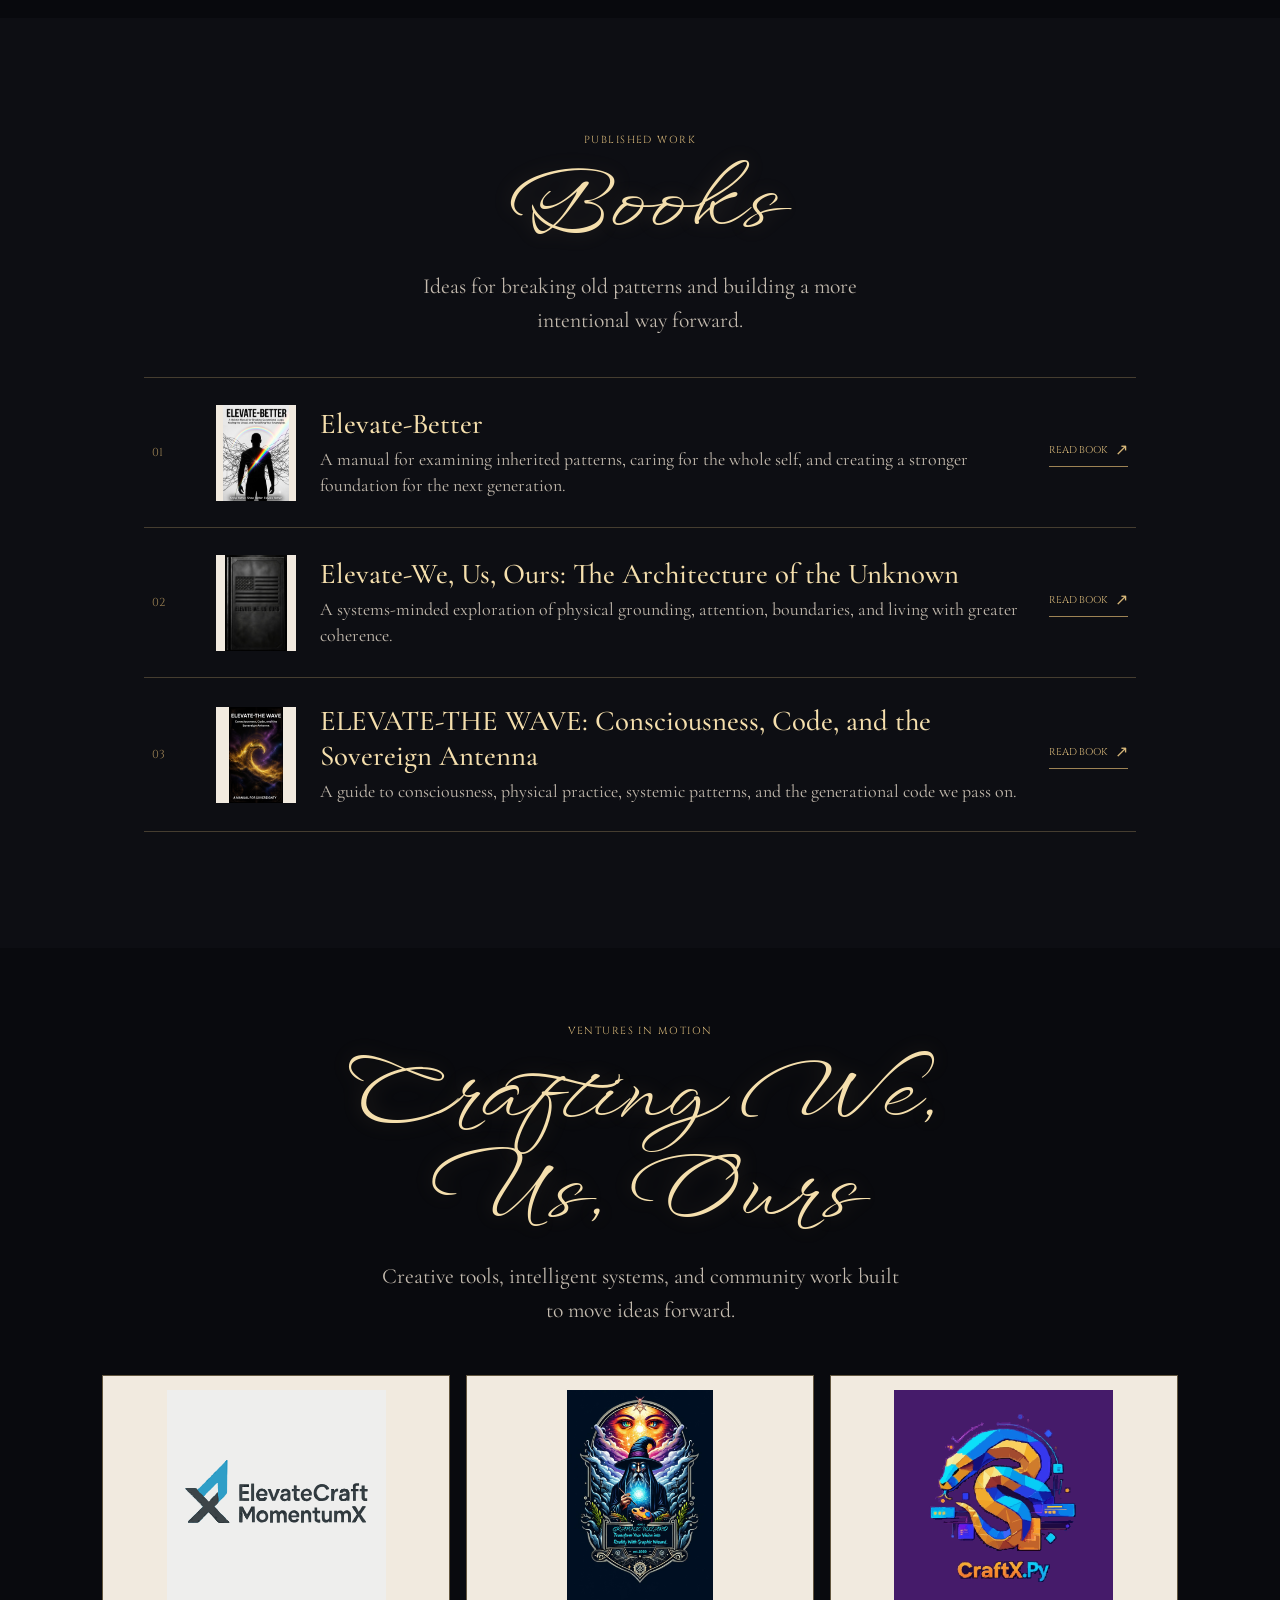
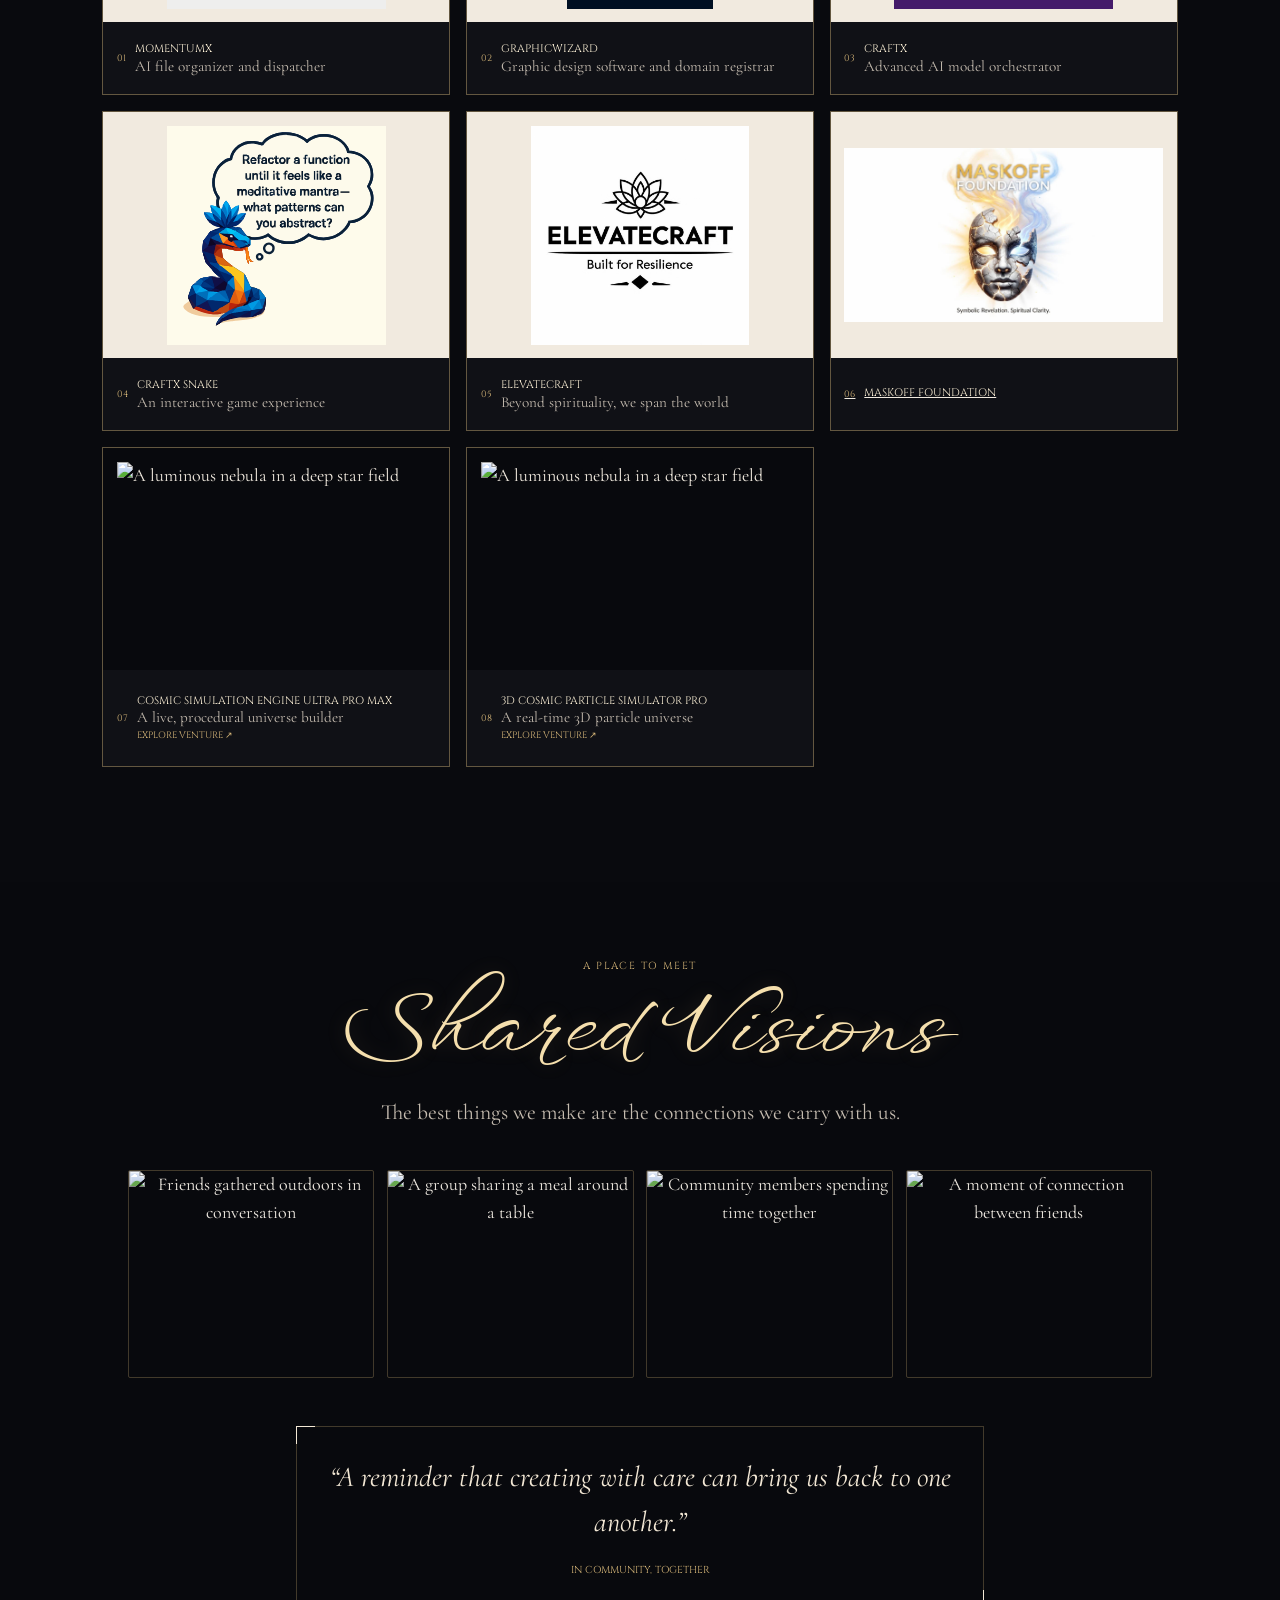
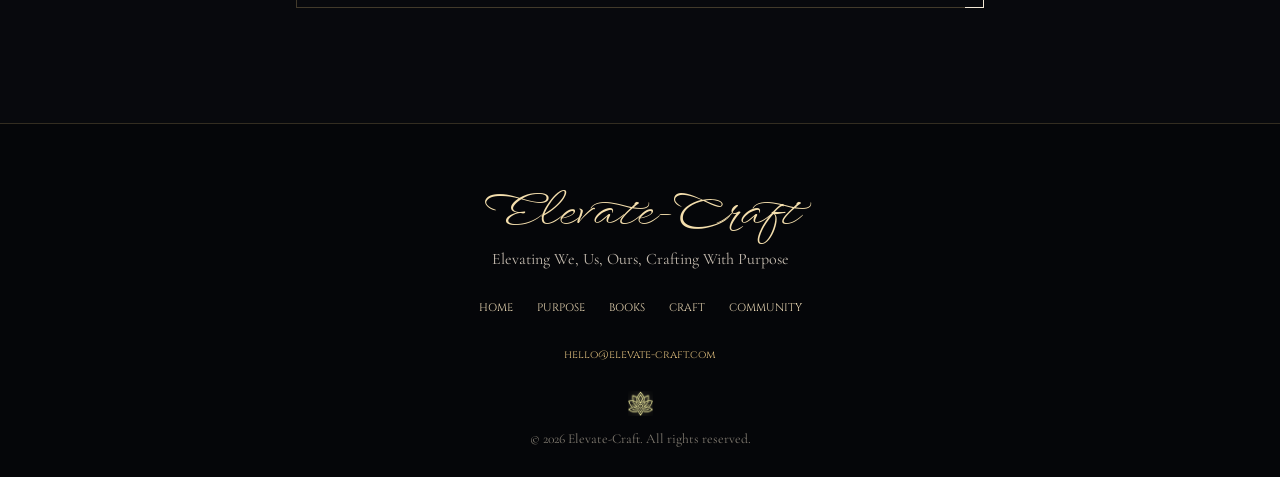
==== commit 65cbb878: "Refactor code structure for improved readability and maintainability" ====
--- a/index.html
+++ b/index.html
@@ -137,10 +137,10 @@
           <img src="images/ElevateCraft-Built-for-resilience.svg" alt="ElevateCraft built for resilience artwork" loading="lazy">
           <figcaption><span>05</span><strong>ElevateCraft</strong><small>Beyond spirituality, we span the world</small></figcaption>
         </figure>
-        <figure class="craft-piece">
+        <a class="craft-piece maskoff-venture-link" href="Maskoff/" aria-label="Explore MaskOff Foundation">
           <img src="images/Maskoff%20Foundation%20logo.svg" alt="Maskoff Foundation logo" loading="lazy">
           <figcaption><span>06</span><strong>Maskoff Foundation</strong></figcaption>
-        </figure>
+        </a>
         <a class="craft-piece cosmic-venture-link" href="cosmic-simulation.html" aria-label="Explore Cosmic Simulation Engine Ultra Pro Max">
           <img src="https://images.unsplash.com/photo-1462331940025-496dfbfc7564?auto=format&amp;fit=crop&amp;w=1000&amp;q=85" alt="A luminous nebula in a deep star field" loading="lazy">
           <span class="cosmic-venture-caption">
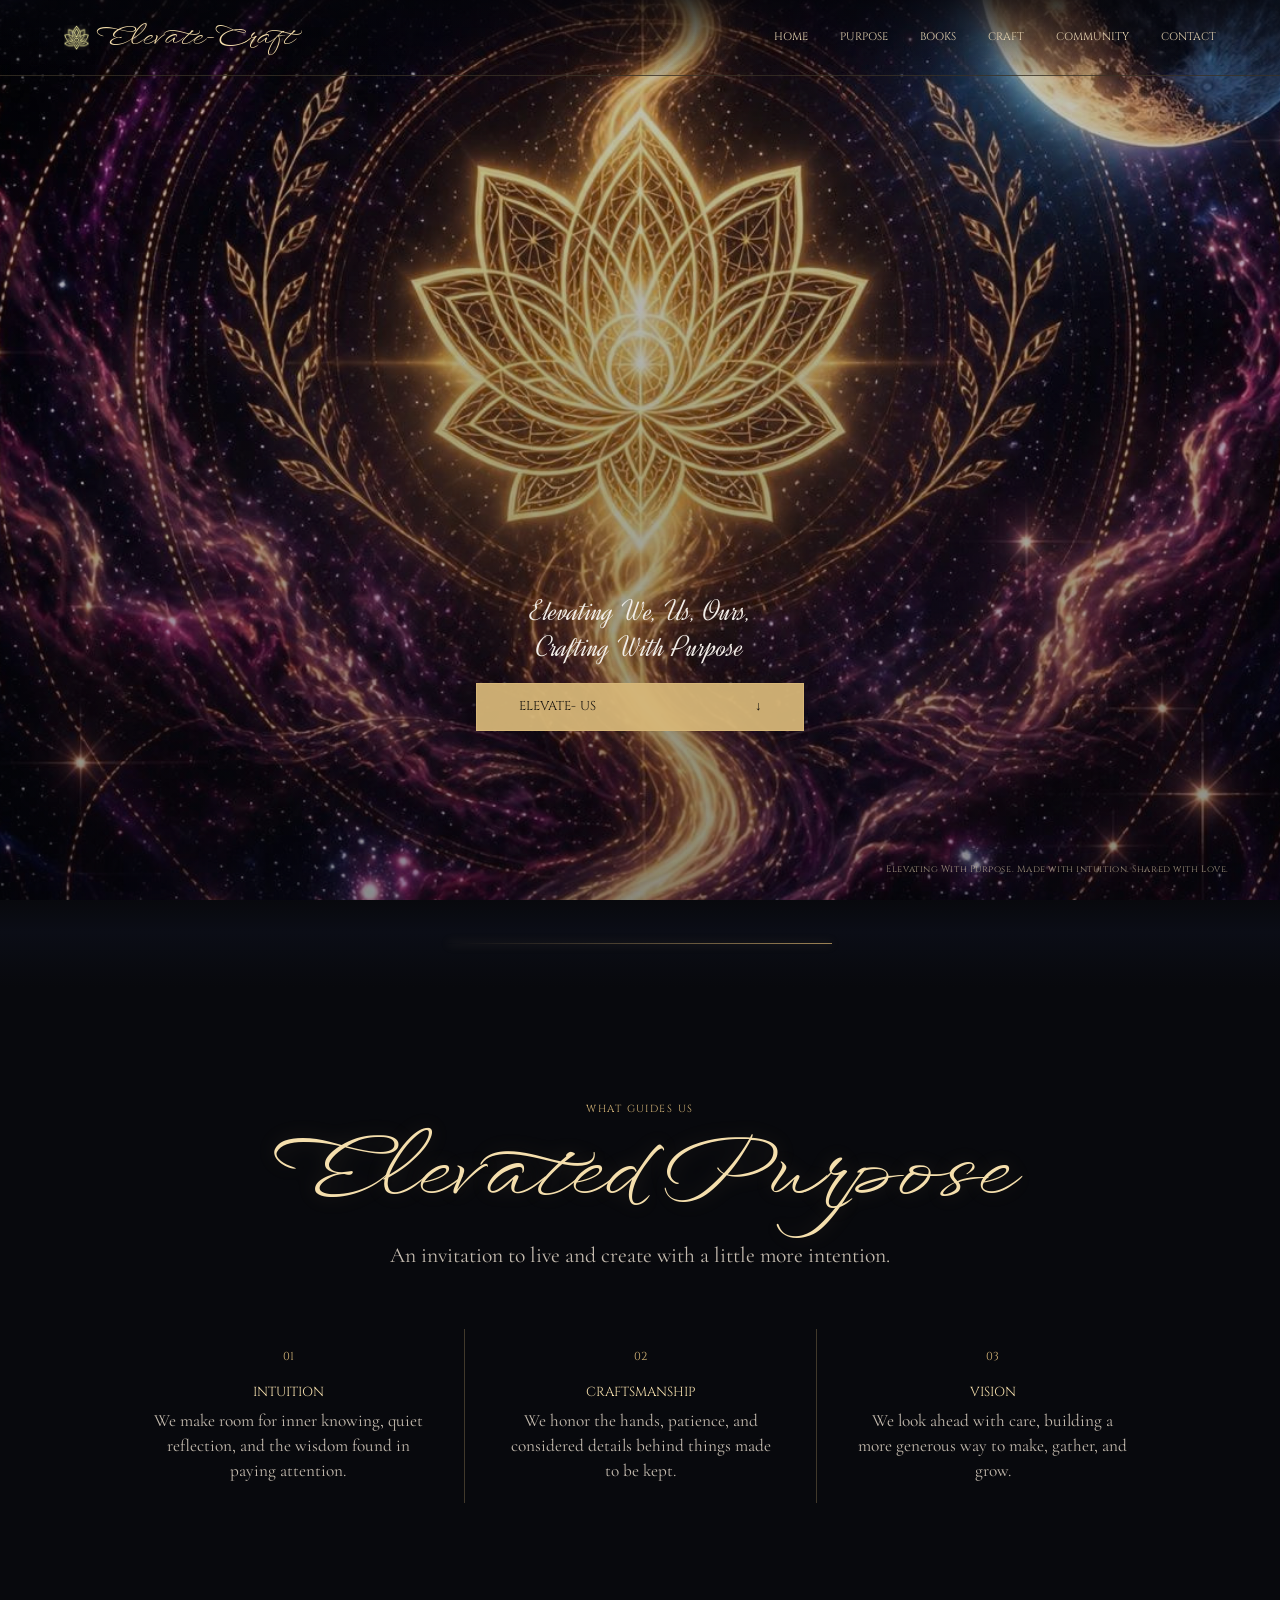
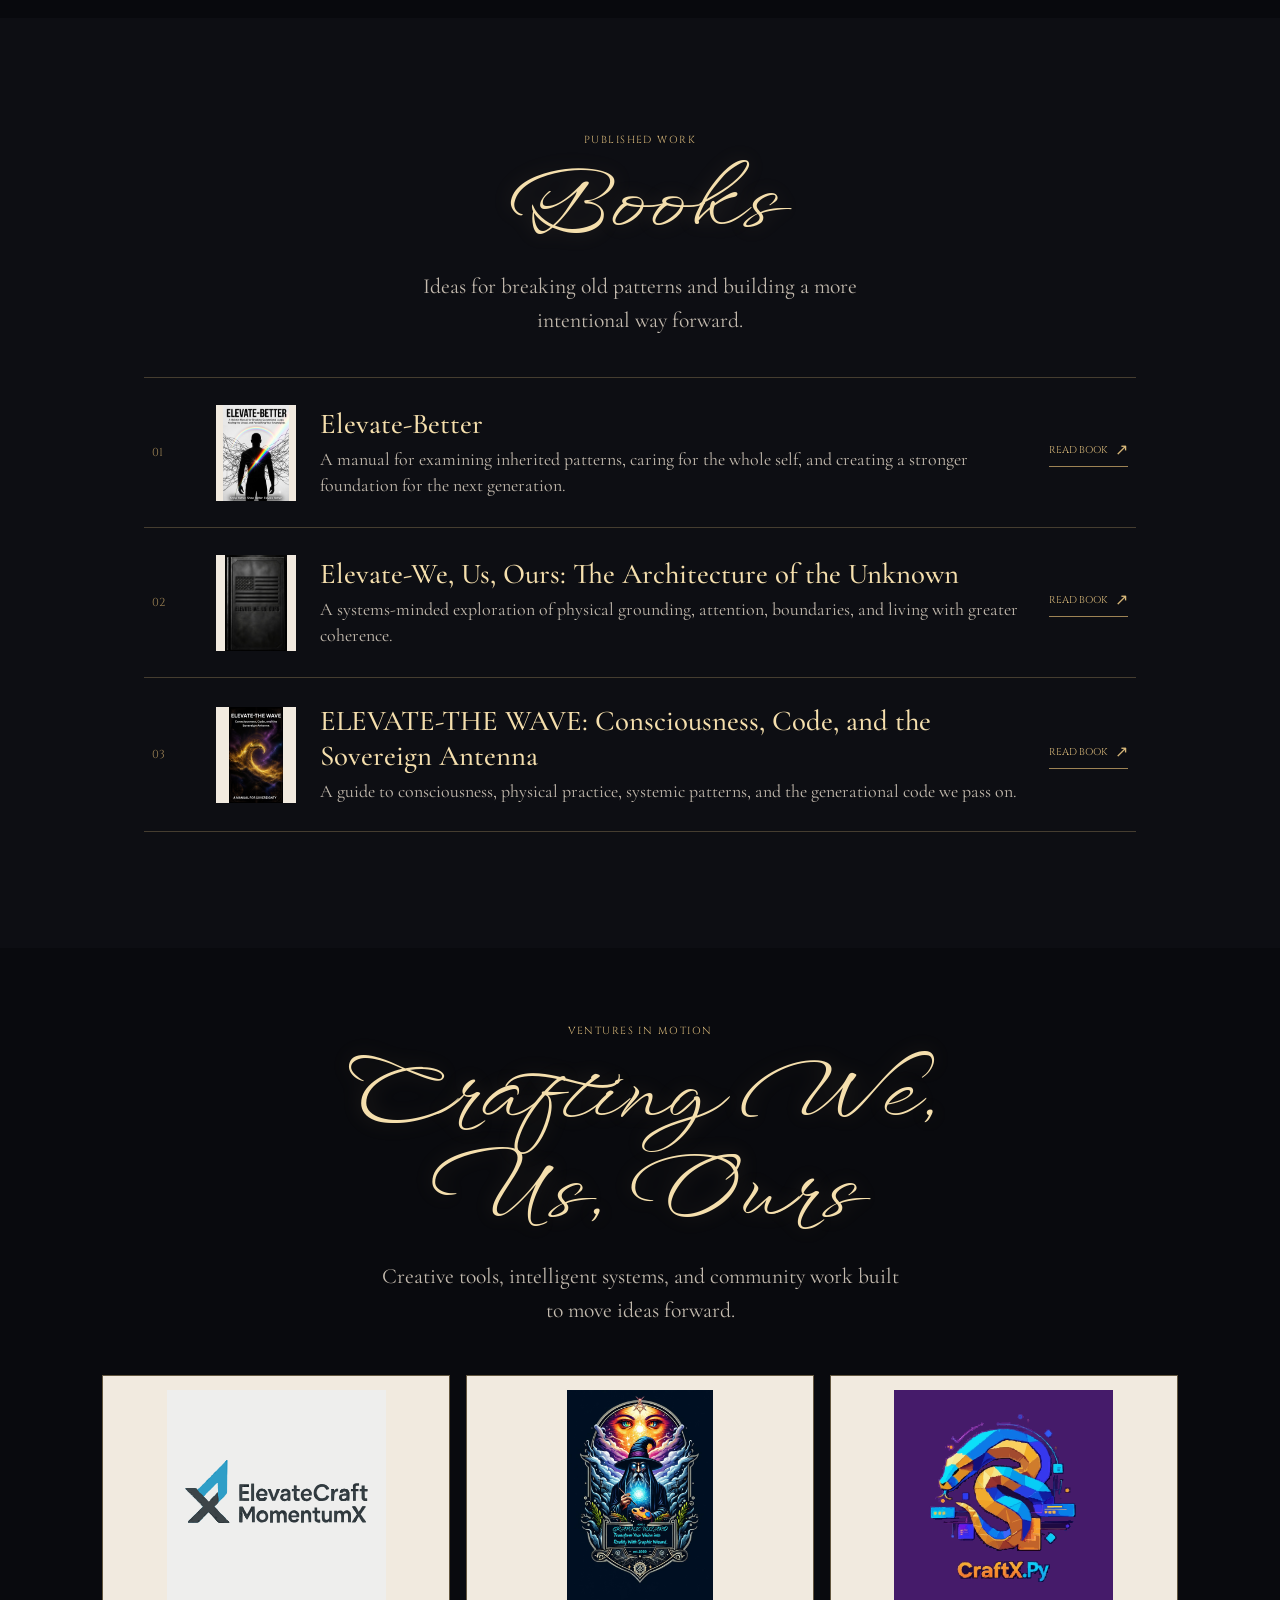
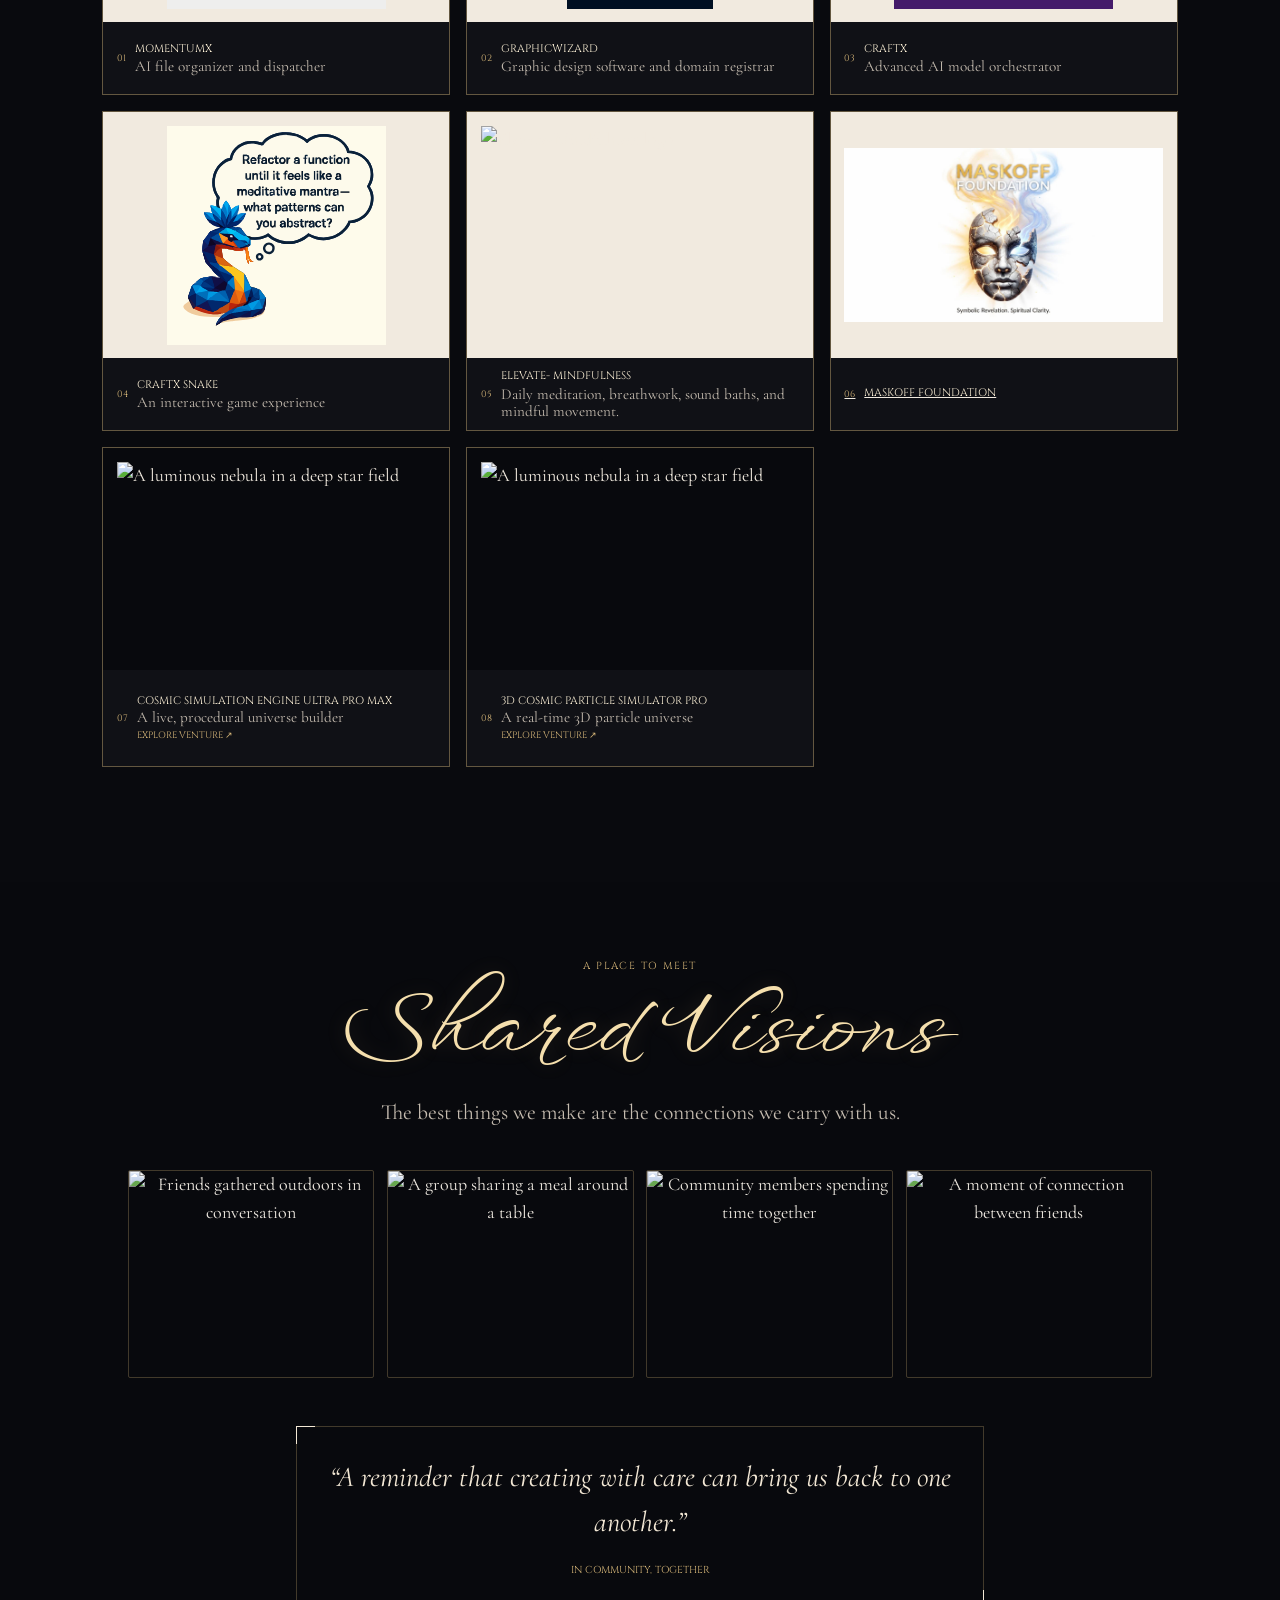
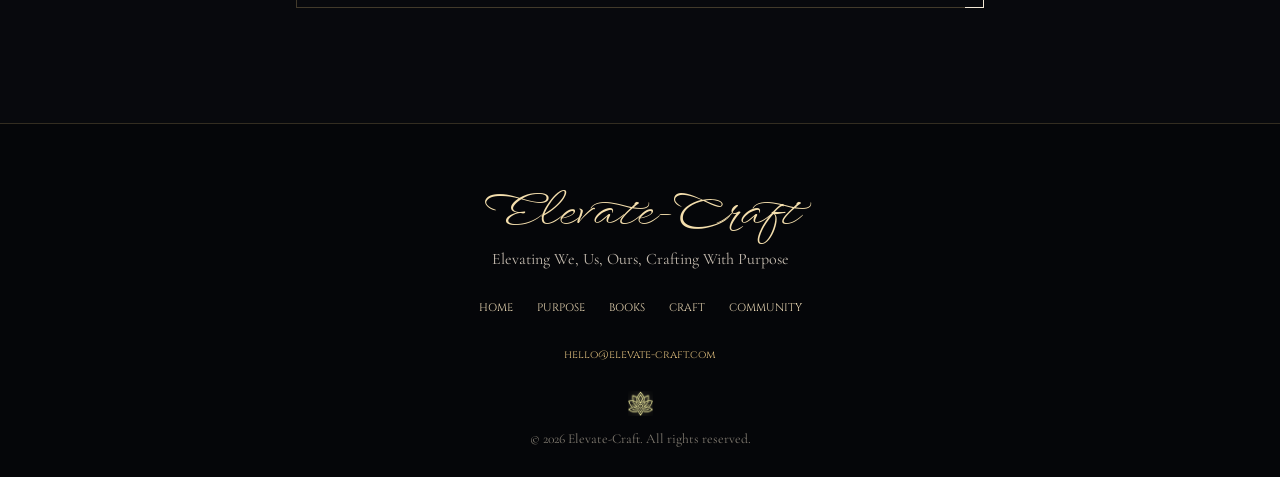
==== commit 63c83c2d: "Add script to assemble static site - Introduced a new script `assemble-static-site.mjs` to copy file" ====
--- a/index.html
+++ b/index.html
@@ -133,10 +133,12 @@
           <img src="images/craftx-interactive-snake.svg" alt="CraftX interactive snake game" loading="lazy">
           <figcaption><span>04</span><strong>CraftX Snake</strong><small>An interactive game experience</small></figcaption>
         </figure>
-        <figure class="craft-piece">
-          <img src="images/ElevateCraft-Built-for-resilience.svg" alt="ElevateCraft built for resilience artwork" loading="lazy">
-          <figcaption><span>05</span><strong>ElevateCraft</strong><small>Beyond spirituality, we span the world</small></figcaption>
-        </figure>
+        <a class="mindfulness-venture-link" href="Mindfulness/index.html" aria-label="Explore Elevate-Mindfulness">
+          <figure class="craft-piece">
+            <img src="Mindfulness/src/assets/images/Elevate%20Mindfulness%20Logo.svg" alt="Elevate-Mindfulness logo" loading="lazy">
+            <figcaption><span>05</span><strong>Elevate- Mindfulness</strong><small>Daily meditation, breathwork, sound baths, and mindful movement.</small></figcaption>
+          </figure>
+        </a>
         <a class="craft-piece maskoff-venture-link" href="Maskoff/" aria-label="Explore MaskOff Foundation">
           <img src="images/Maskoff%20Foundation%20logo.svg" alt="Maskoff Foundation logo" loading="lazy">
           <figcaption><span>06</span><strong>Maskoff Foundation</strong></figcaption>
--- a/style.css
+++ b/style.css
@@ -486,6 +486,17 @@
   text-decoration: none;
 }
 
+.mindfulness-venture-link {
+  display: block;
+  color: inherit;
+  text-decoration: none;
+}
+
+.mindfulness-venture-link:focus-visible {
+  outline: 2px solid var(--gold-bright);
+  outline-offset: 3px;
+}
+
 .cosmic-venture-link:focus-visible {
   outline: 2px solid var(--gold-bright);
   outline-offset: 3px;
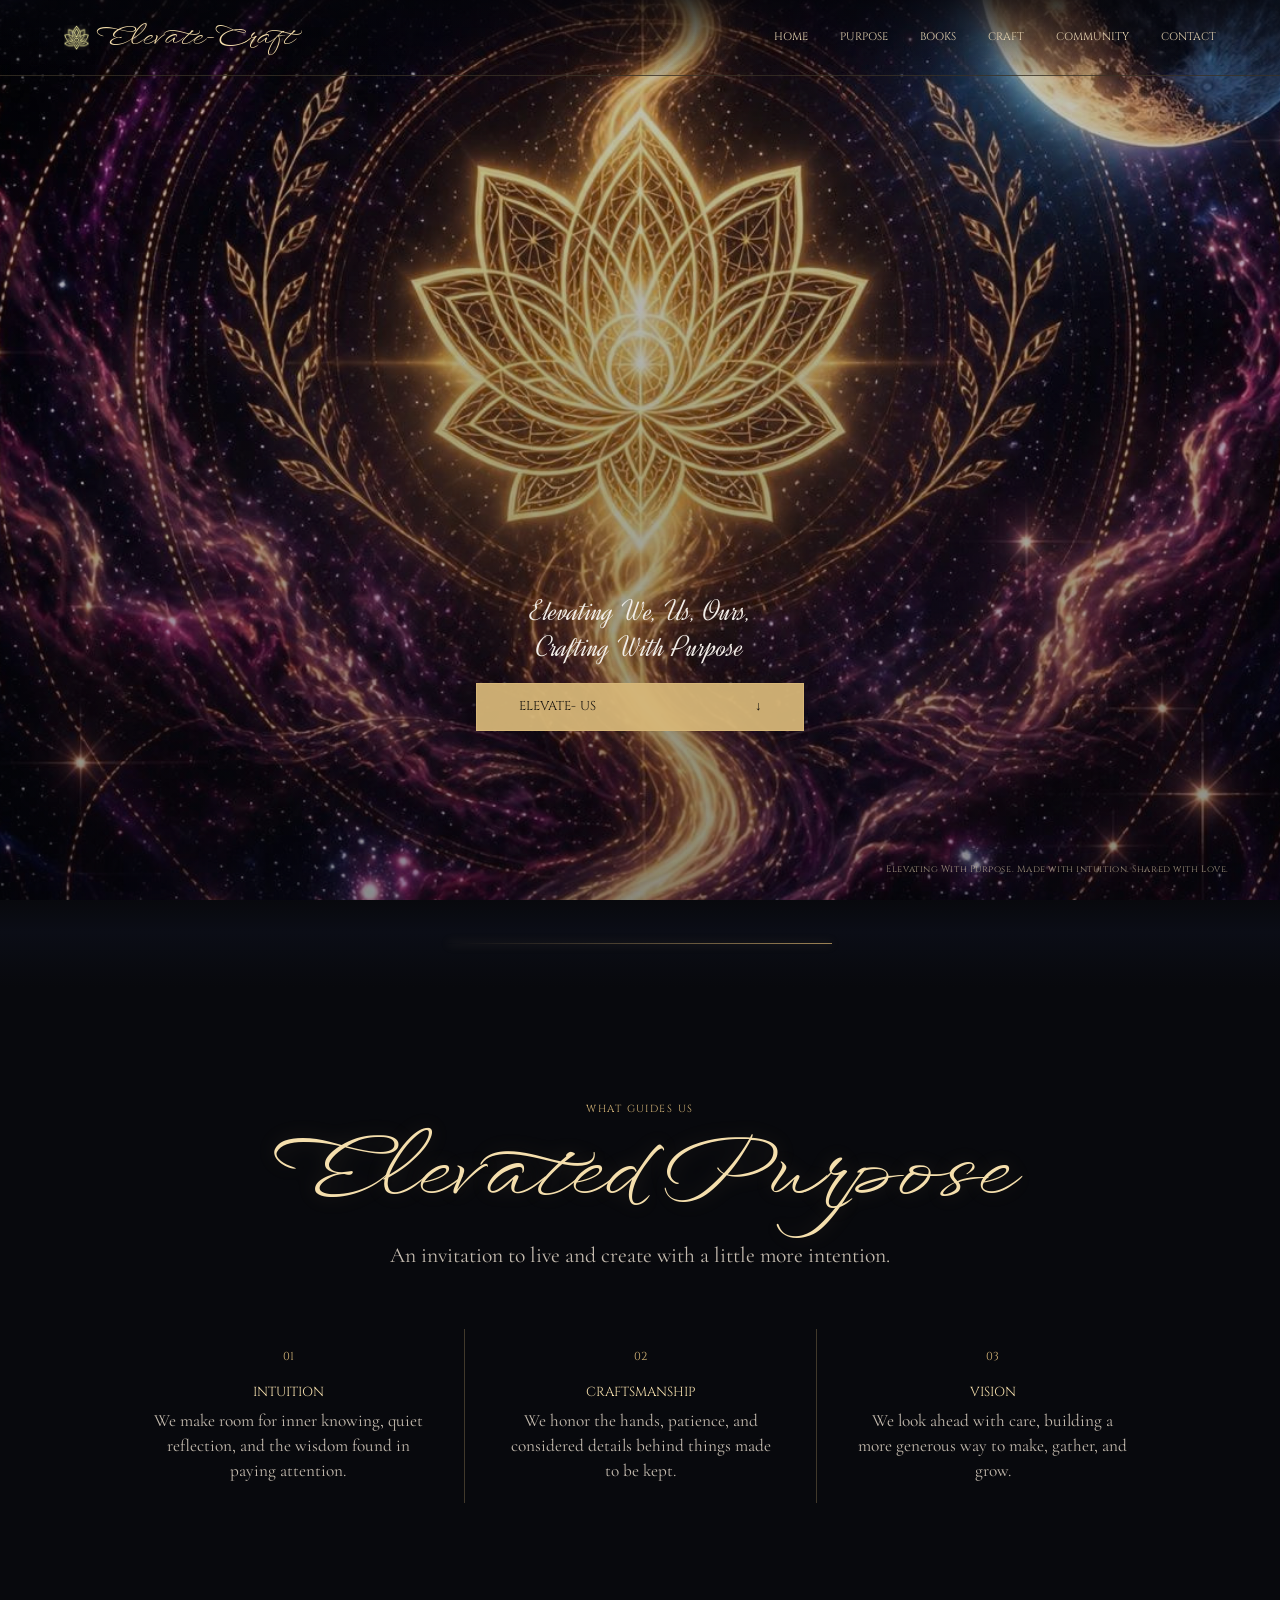
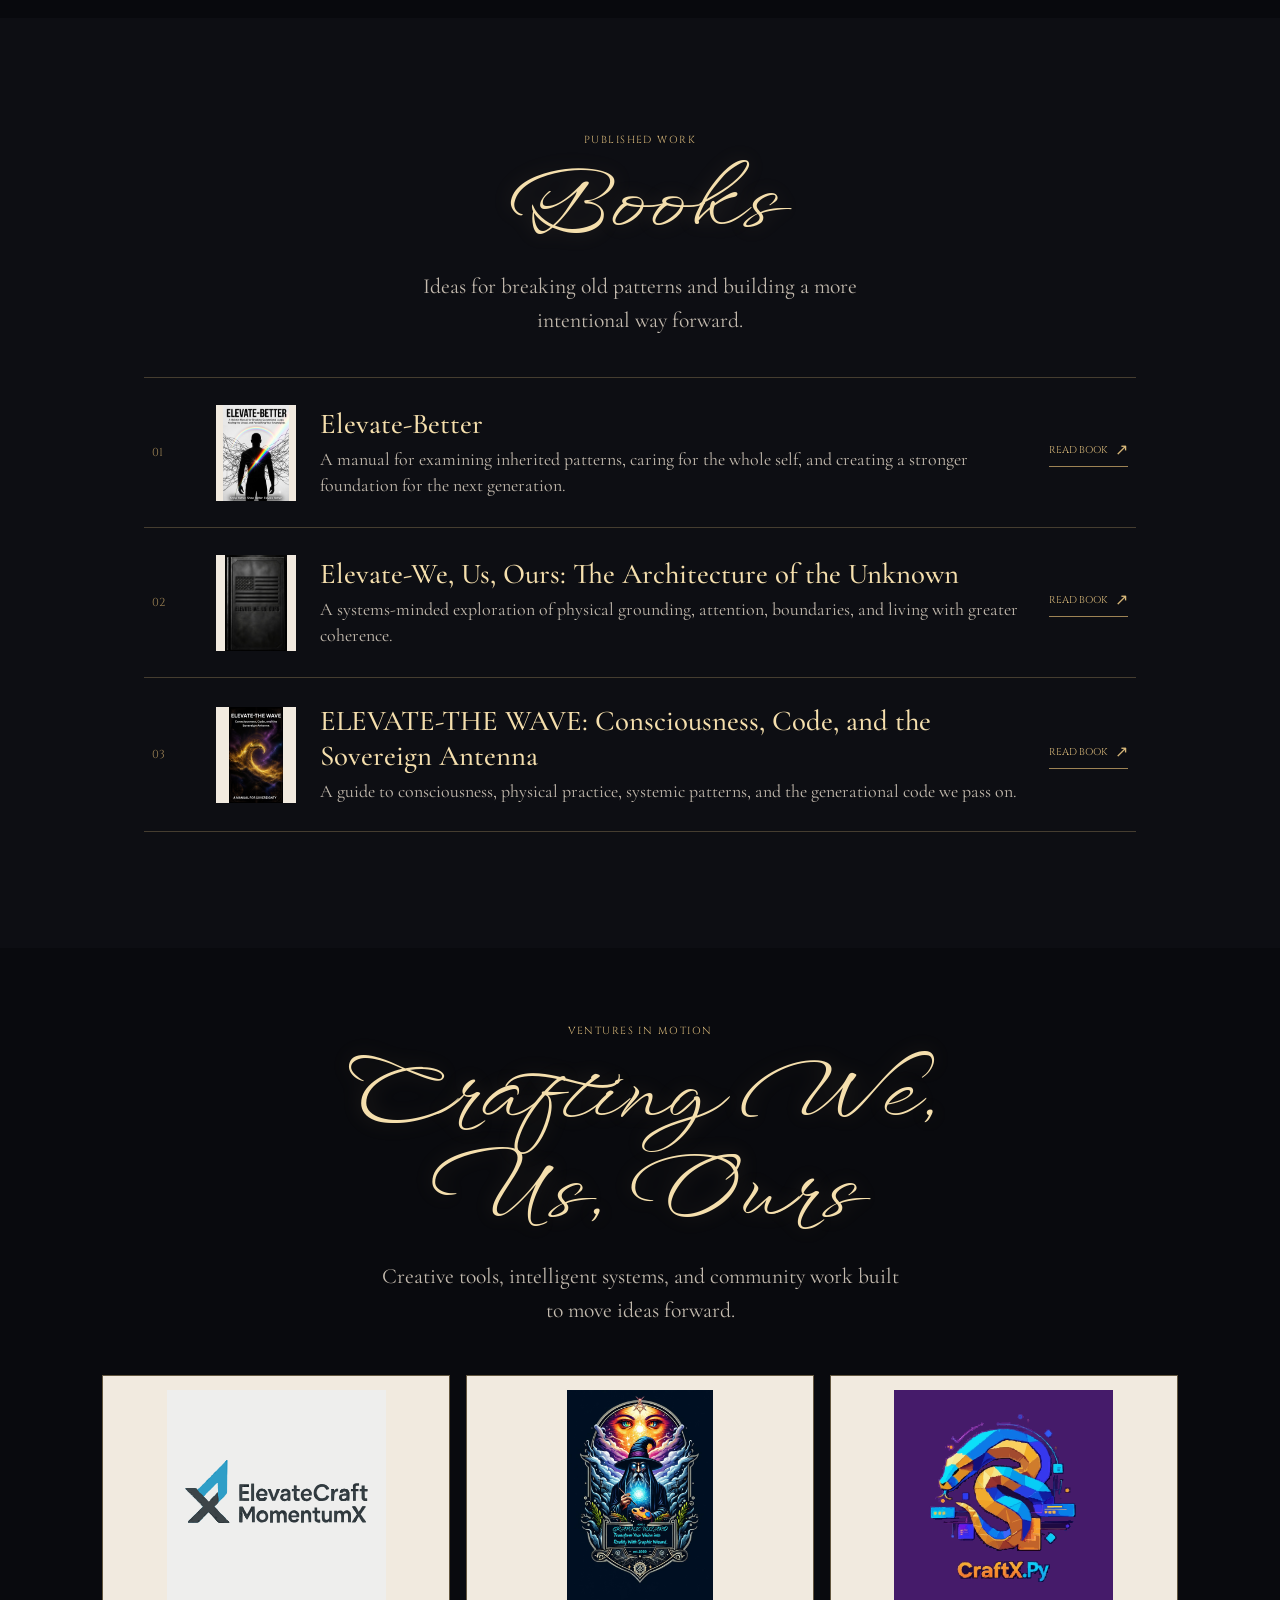
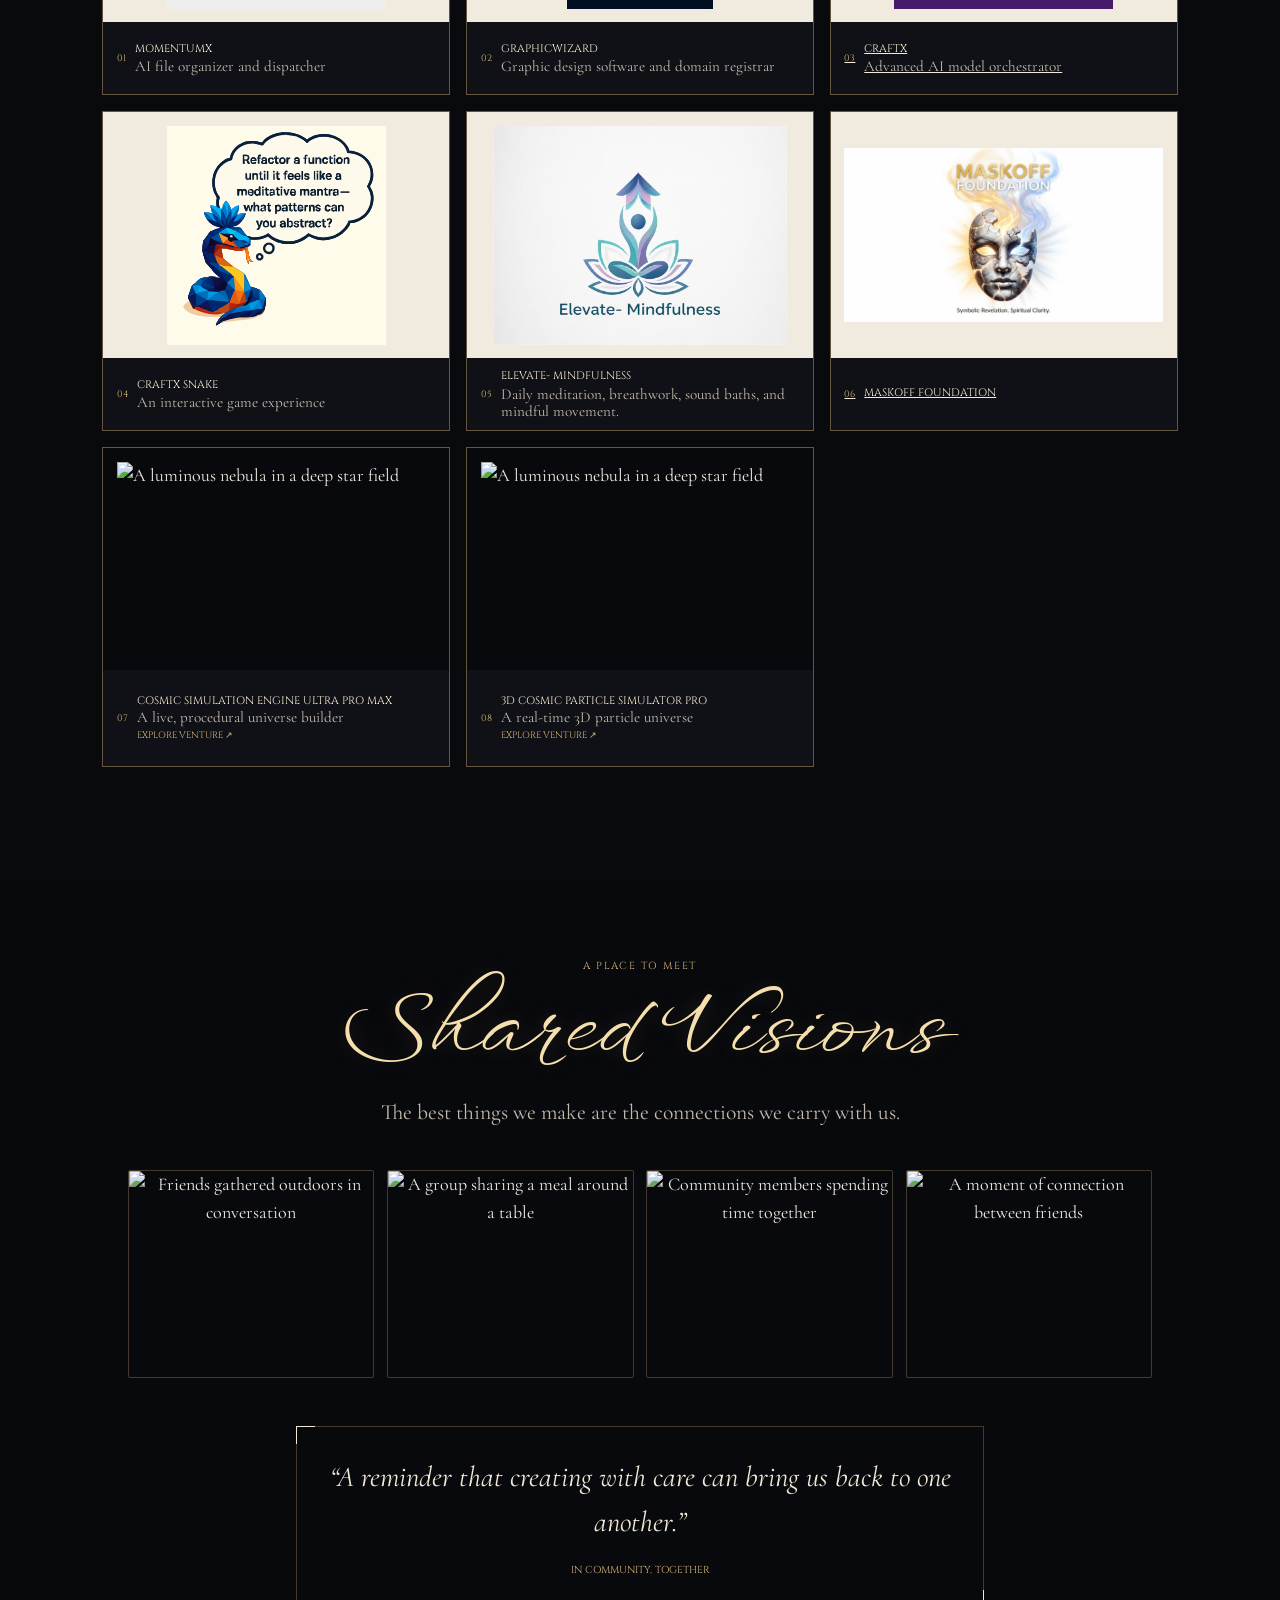
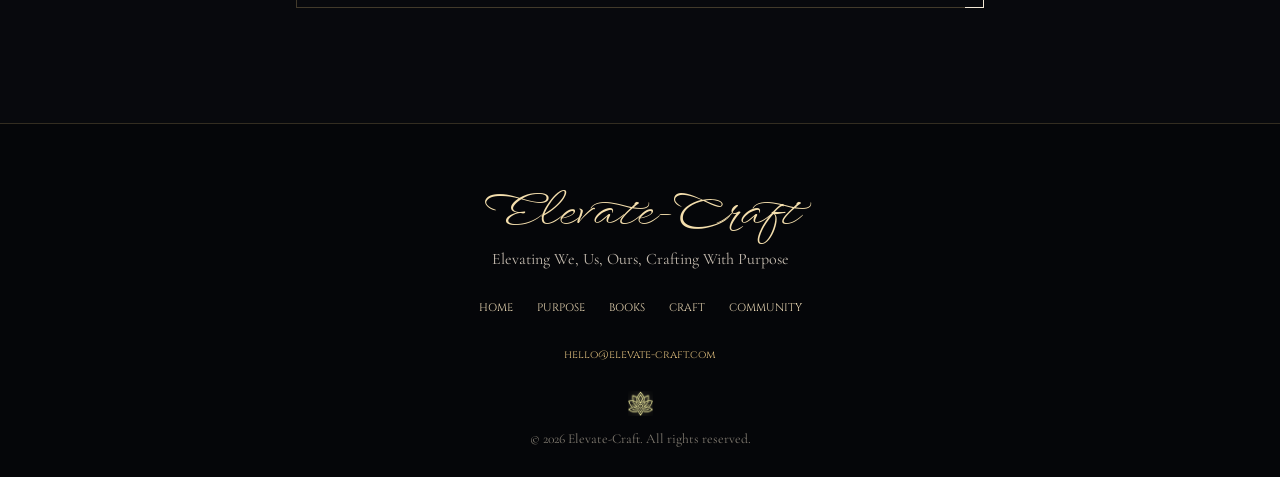
==== commit ea280e15: "Update links for CraftX and mindfulness ventures to point to external sites" ====
--- a/index.html
+++ b/index.html
@@ -125,21 +125,21 @@
           <img src="images/GraphicWizard.svg" alt="GraphicWizard logo" loading="lazy">
           <figcaption><span>02</span><strong>GraphicWizard</strong><small>Graphic design software and domain registrar</small></figcaption>
         </figure>
-        <figure class="craft-piece">
+        <a class="craft-piece" href="https://pypi.org/project/craftxpy/" aria-label="View CraftX on PyPI">
           <img src="images/Technology%20Business%20Logo%20CraftX.py.svg" alt="CraftX technology business logo" loading="lazy">
           <figcaption><span>03</span><strong>CraftX</strong><small>Advanced AI model orchestrator</small></figcaption>
-        </figure>
+        </a>
         <figure class="craft-piece">
           <img src="images/craftx-interactive-snake.svg" alt="CraftX interactive snake game" loading="lazy">
           <figcaption><span>04</span><strong>CraftX Snake</strong><small>An interactive game experience</small></figcaption>
         </figure>
-        <a class="mindfulness-venture-link" href="Mindfulness/index.html" aria-label="Explore Elevate-Mindfulness">
+        <a class="mindfulness-venture-link" href="https://mindfulness.elevate-craft.com" aria-label="Explore Elevate-Mindfulness">
           <figure class="craft-piece">
-            <img src="Mindfulness/src/assets/images/Elevate%20Mindfulness%20Logo.svg" alt="Elevate-Mindfulness logo" loading="lazy">
+            <img src="Mindfulness/Elevate%20Mindfulness%20Logo.svg" alt="Elevate-Mindfulness logo" loading="lazy">
             <figcaption><span>05</span><strong>Elevate- Mindfulness</strong><small>Daily meditation, breathwork, sound baths, and mindful movement.</small></figcaption>
           </figure>
         </a>
-        <a class="craft-piece maskoff-venture-link" href="Maskoff/" aria-label="Explore MaskOff Foundation">
+        <a class="craft-piece maskoff-venture-link" href="https://maskoff.elevate-craft.com" aria-label="Explore MaskOff Foundation">
           <img src="images/Maskoff%20Foundation%20logo.svg" alt="Maskoff Foundation logo" loading="lazy">
           <figcaption><span>06</span><strong>Maskoff Foundation</strong></figcaption>
         </a>
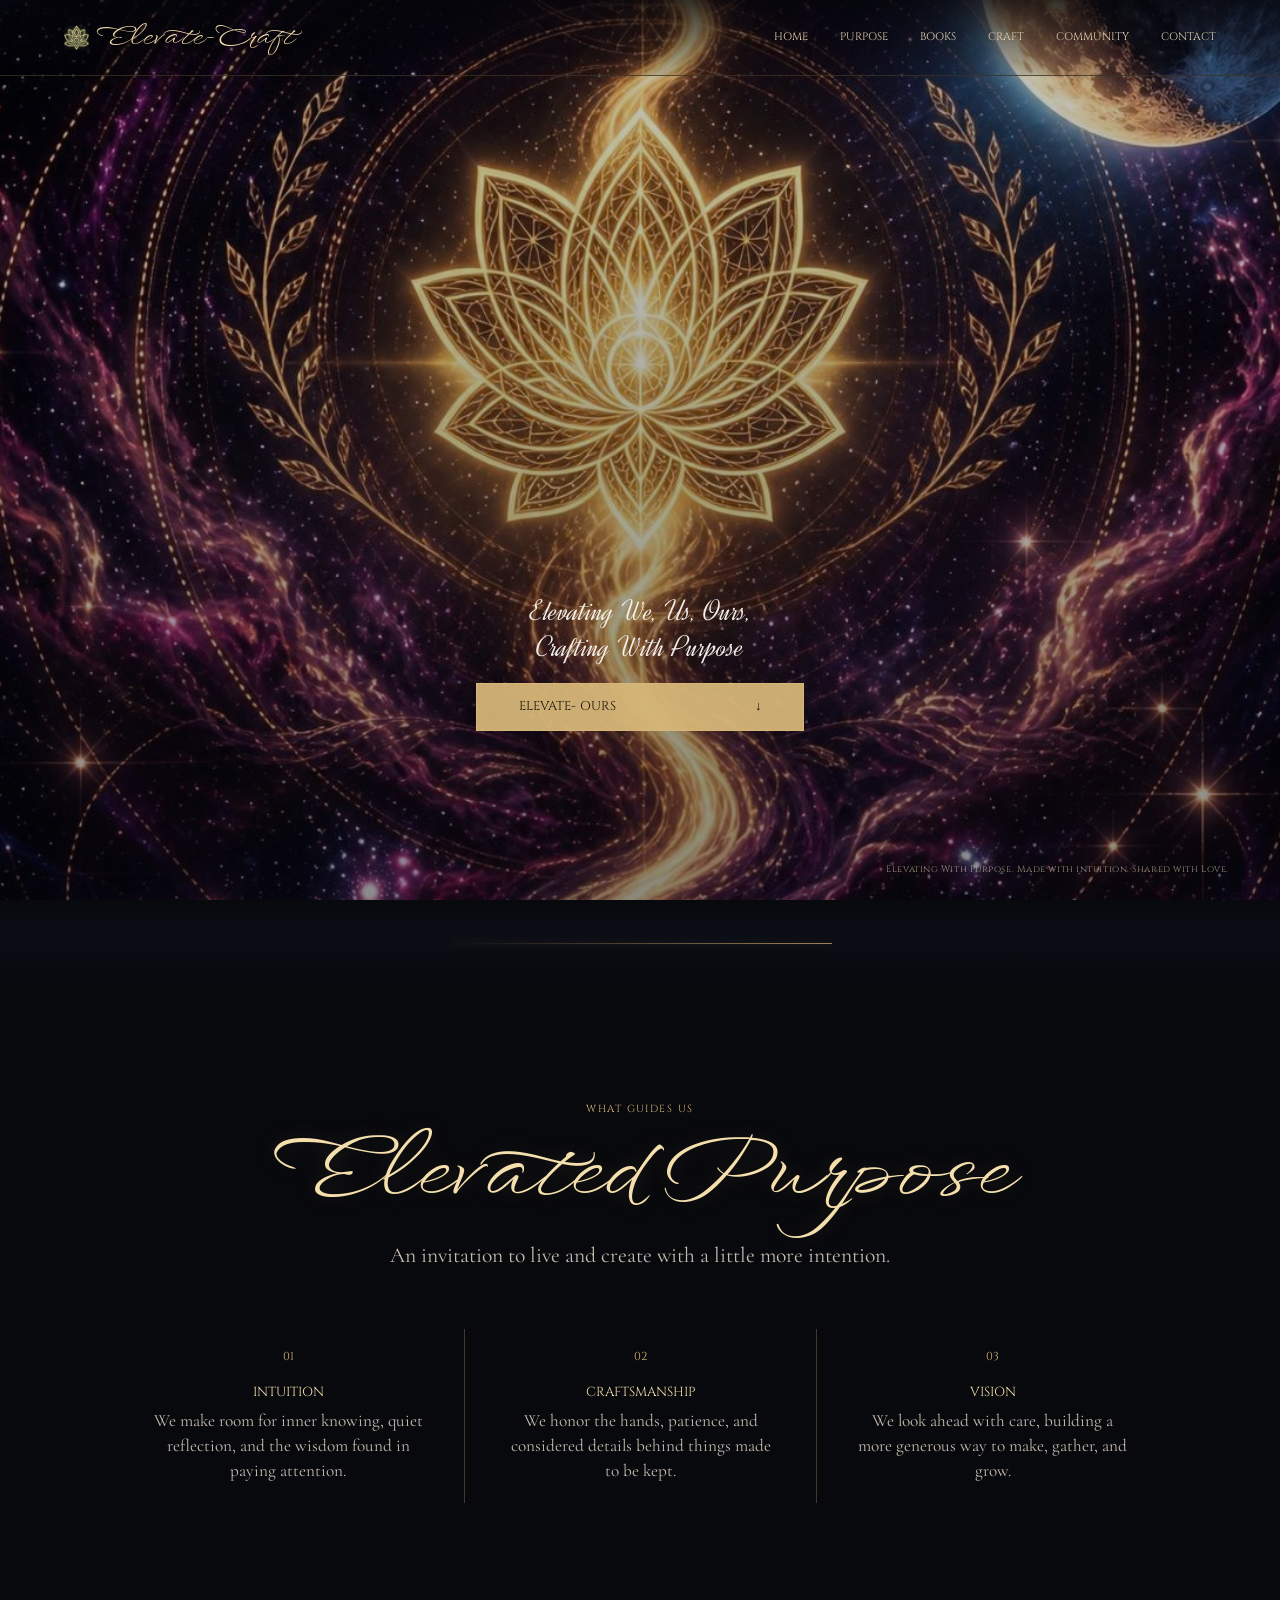
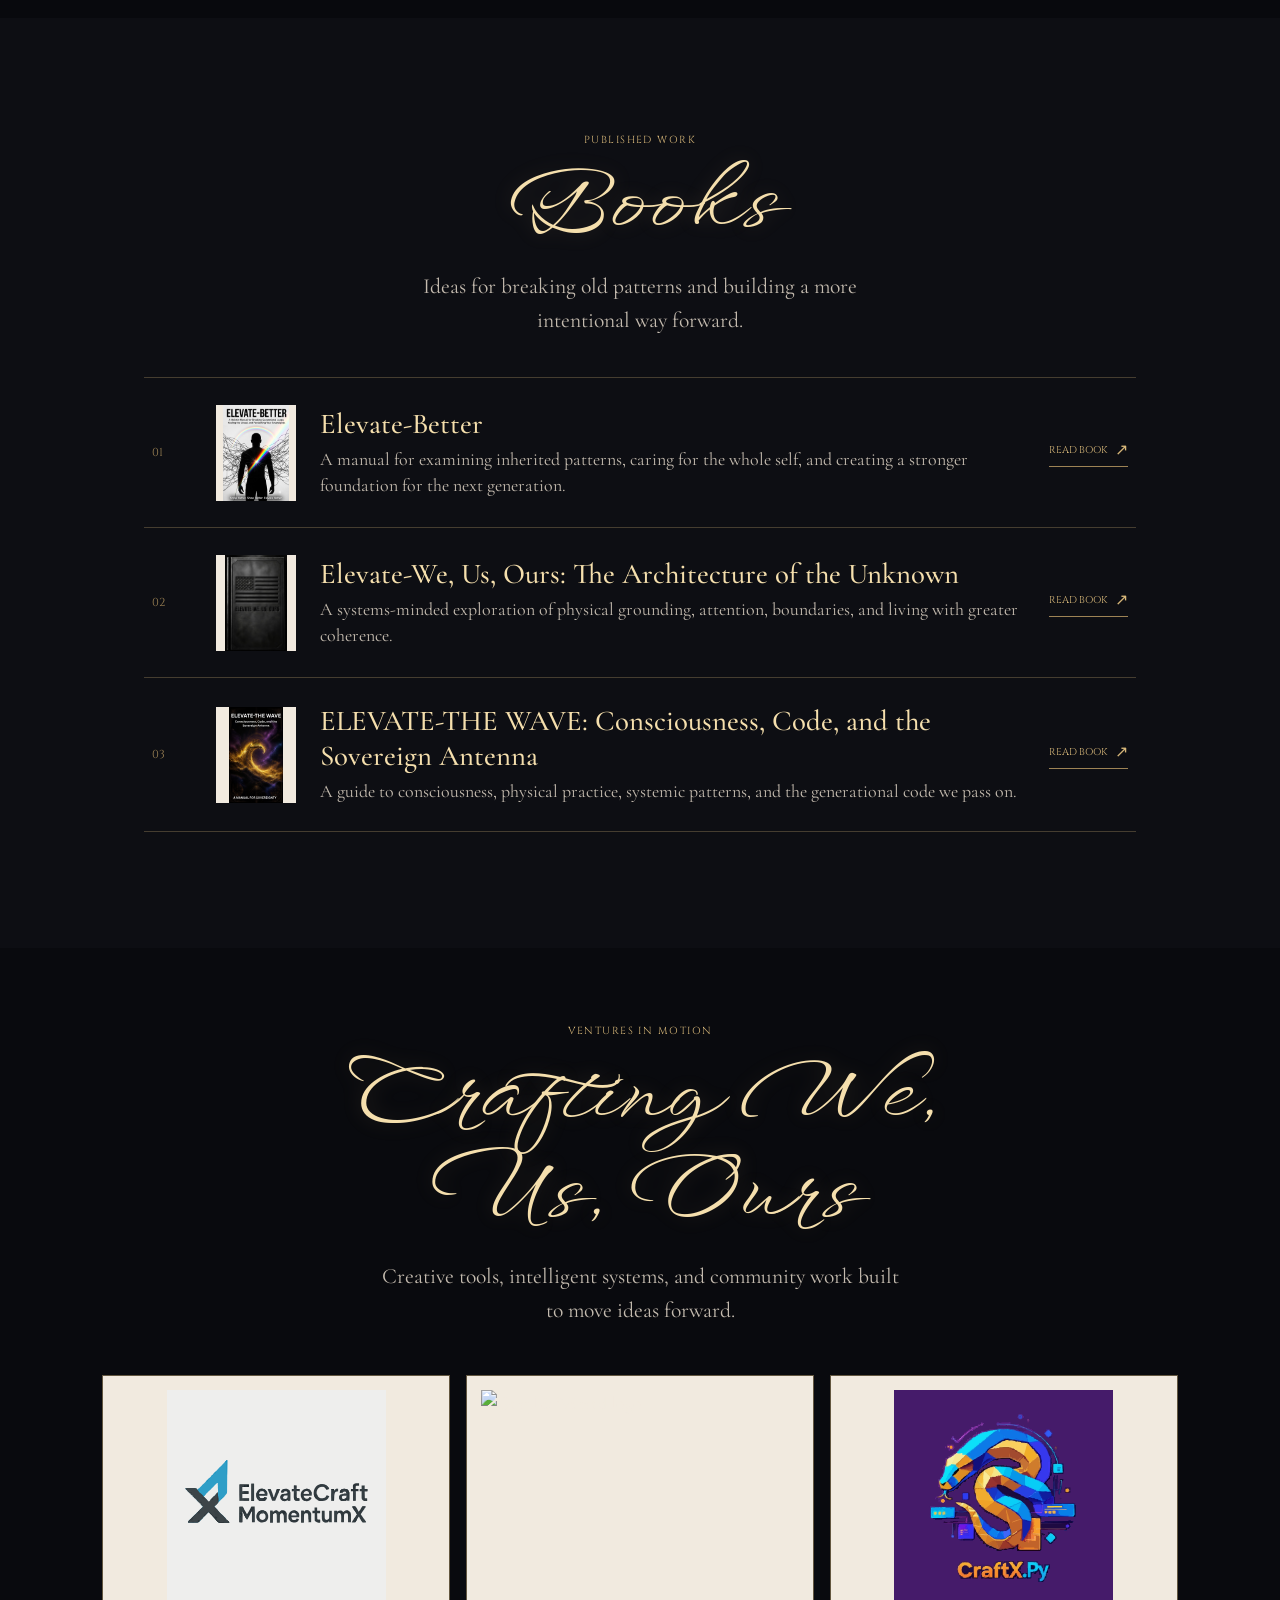
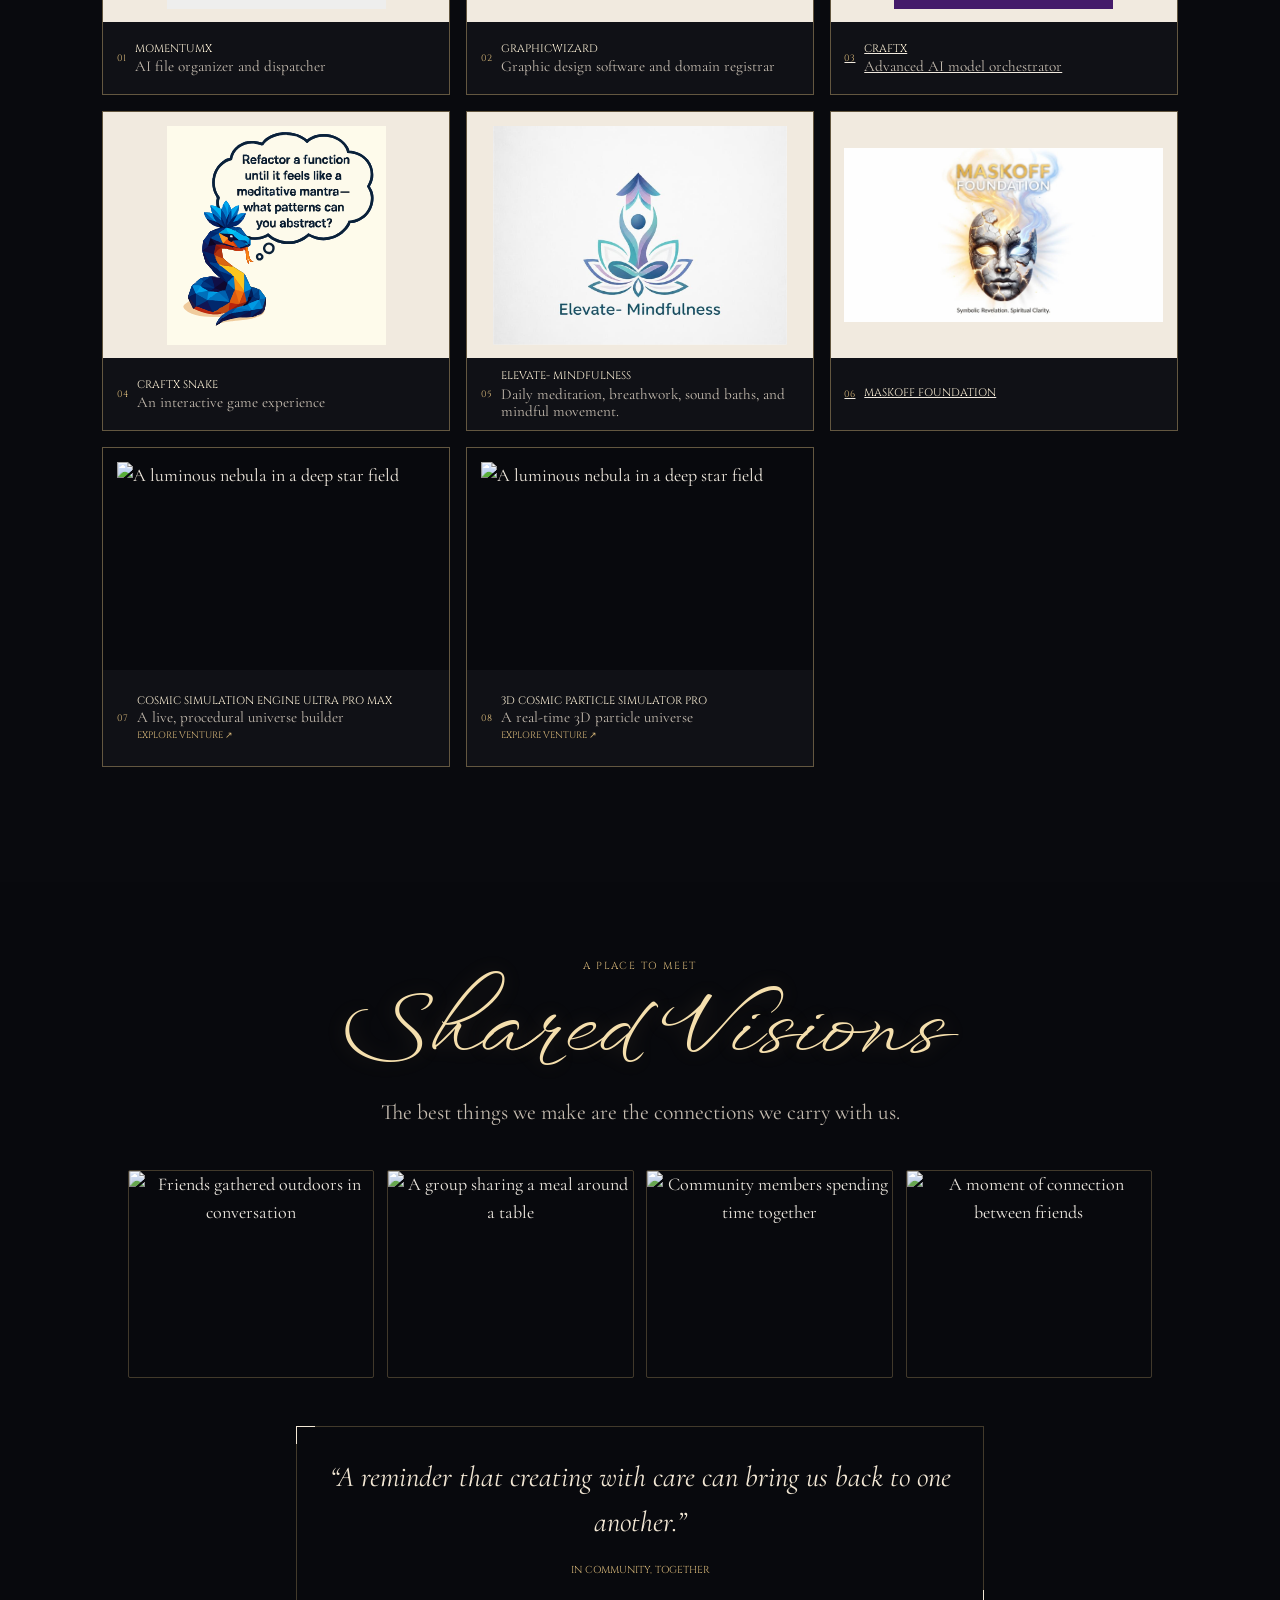
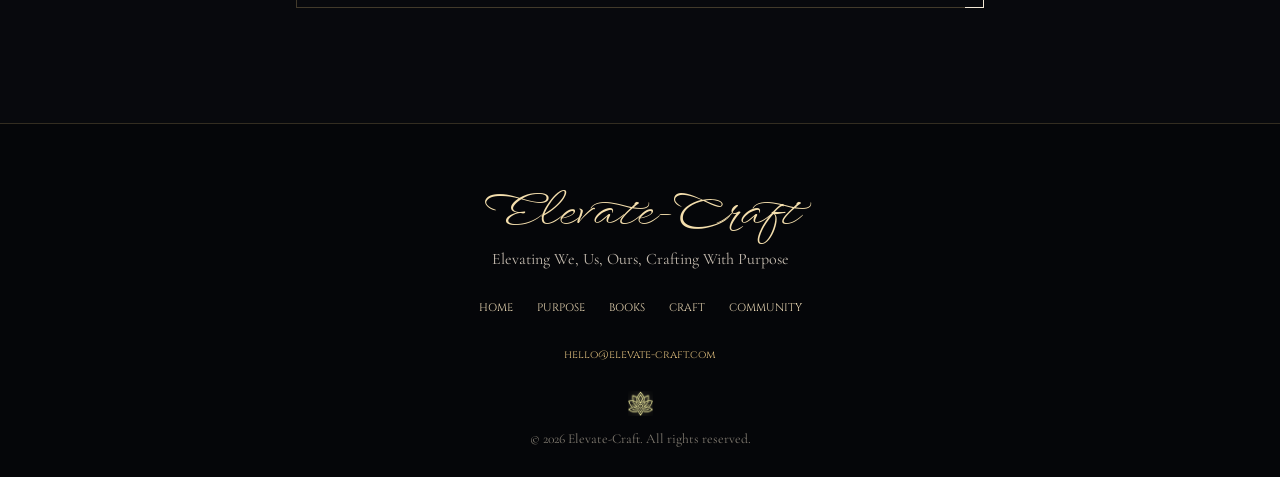
==== commit 9d22db14: "updated 02" ====
--- a/index.html
+++ b/index.html
@@ -122,7 +122,7 @@
           <figcaption><span>01</span><strong>MomentumX</strong><small>AI file organizer and dispatcher</small></figcaption>
         </figure>
         <figure class="craft-piece">
-          <img src="images/GraphicWizard.svg" alt="GraphicWizard logo" loading="lazy">
+          <img src="D:\Repositories\static'shub\Graphic Wizard\Images\Graphic-Wizard-remake-Source_Code_Logo.svg" alt="GraphicWizard logo" loading="lazy">
           <figcaption><span>02</span><strong>GraphicWizard</strong><small>Graphic design software and domain registrar</small></figcaption>
         </figure>
         <a class="craft-piece" href="https://pypi.org/project/craftxpy/" aria-label="View CraftX on PyPI">
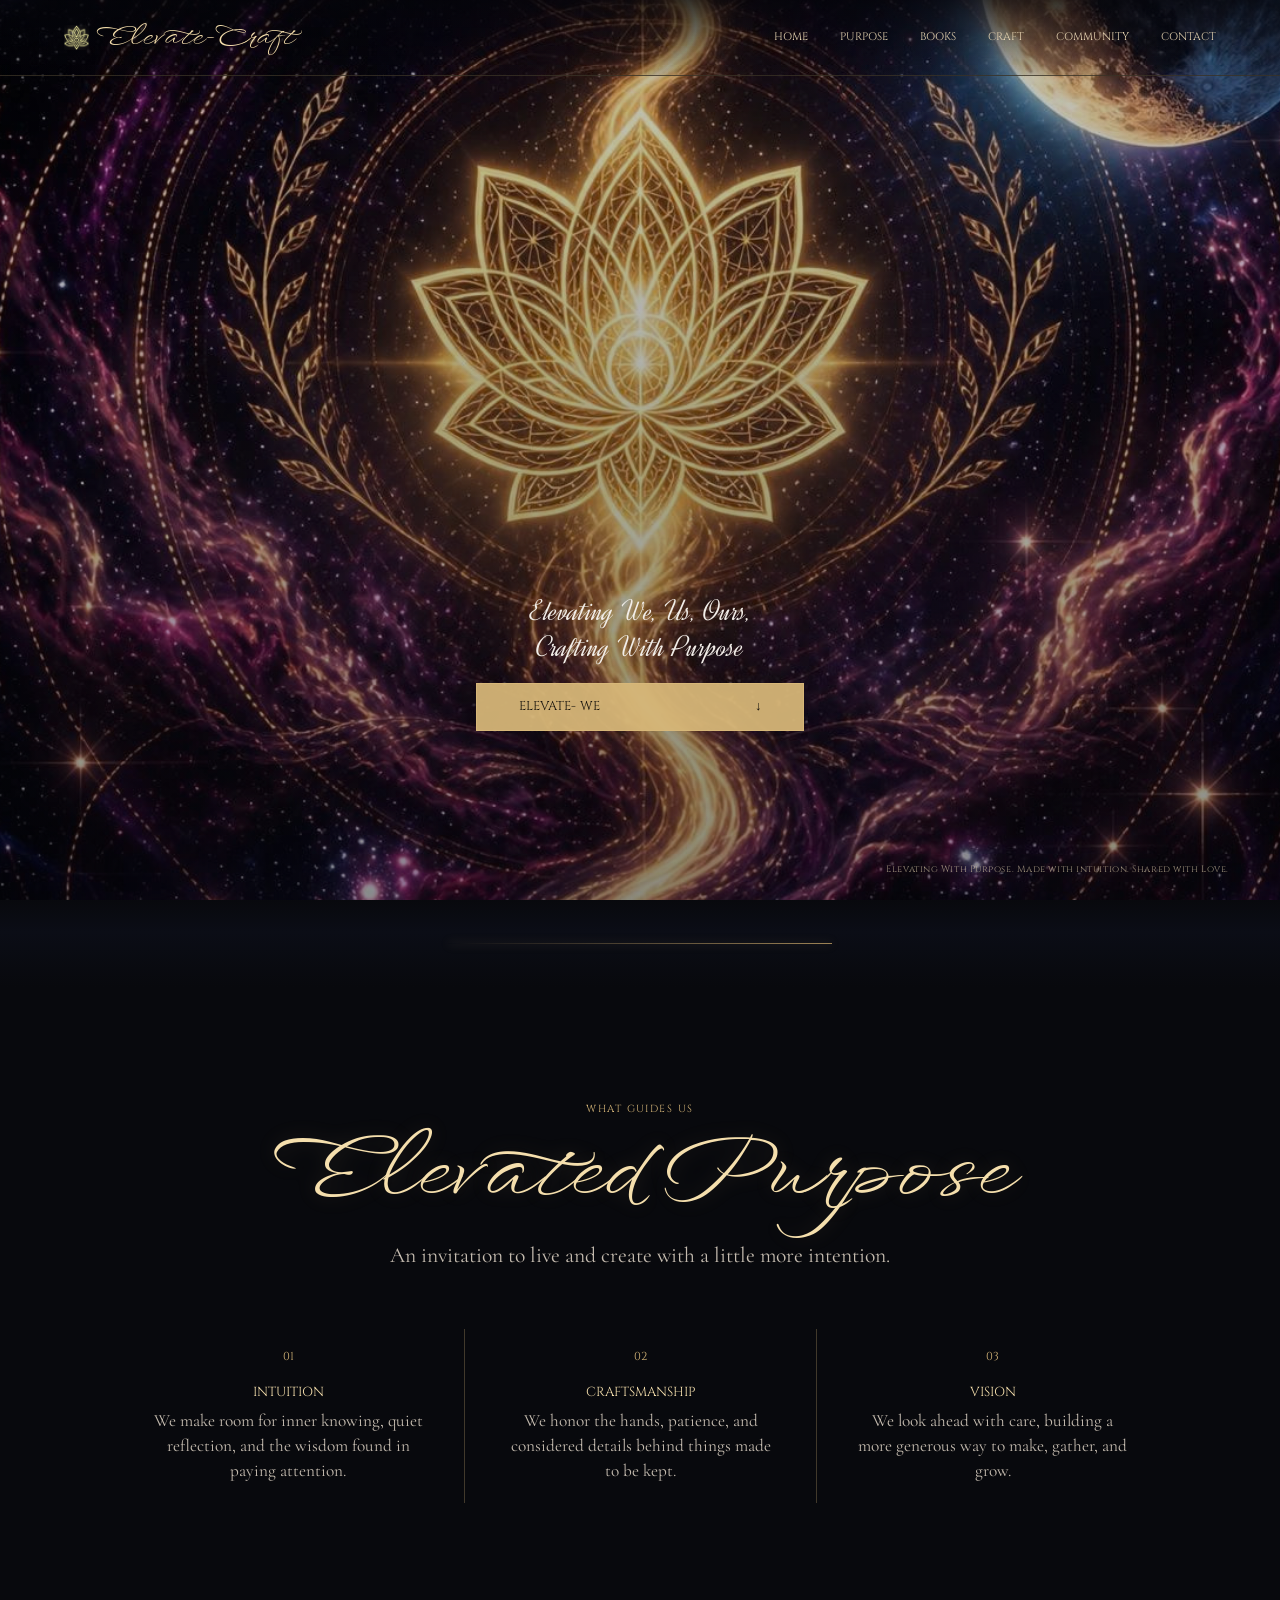
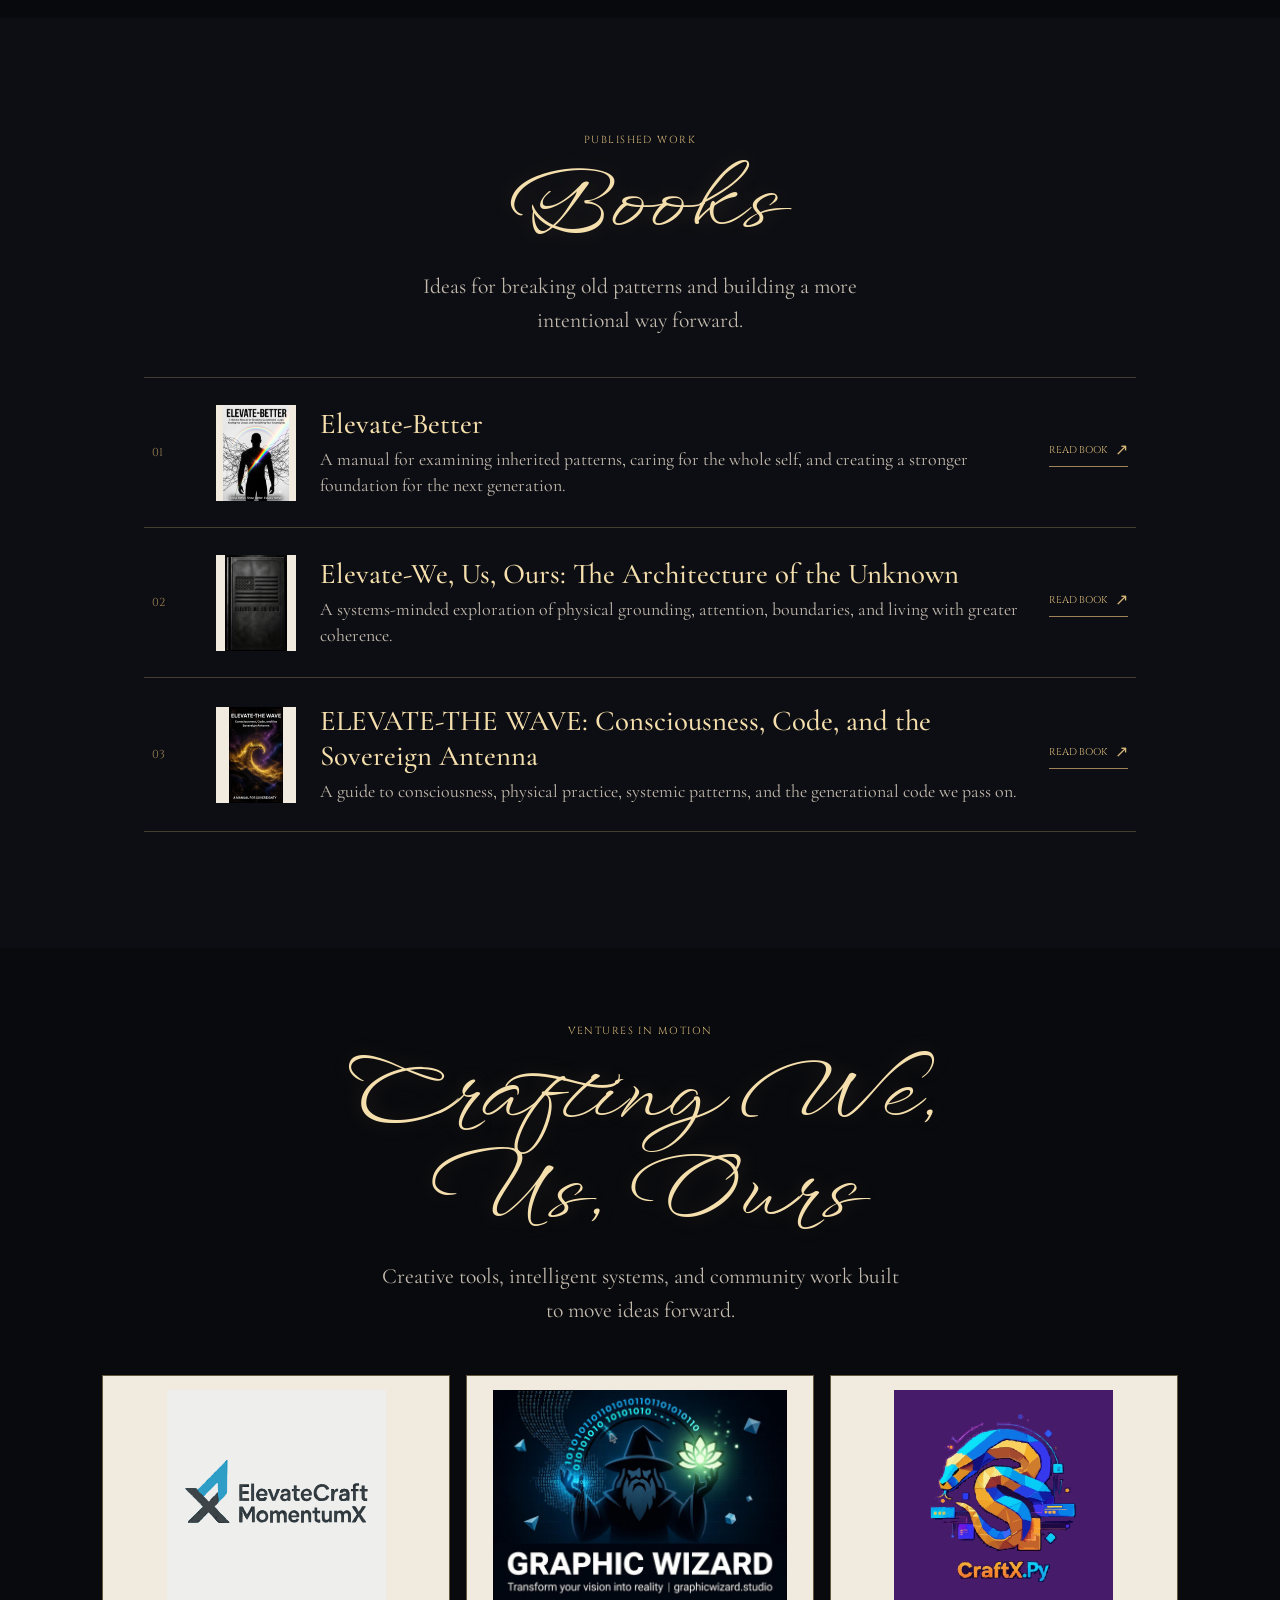
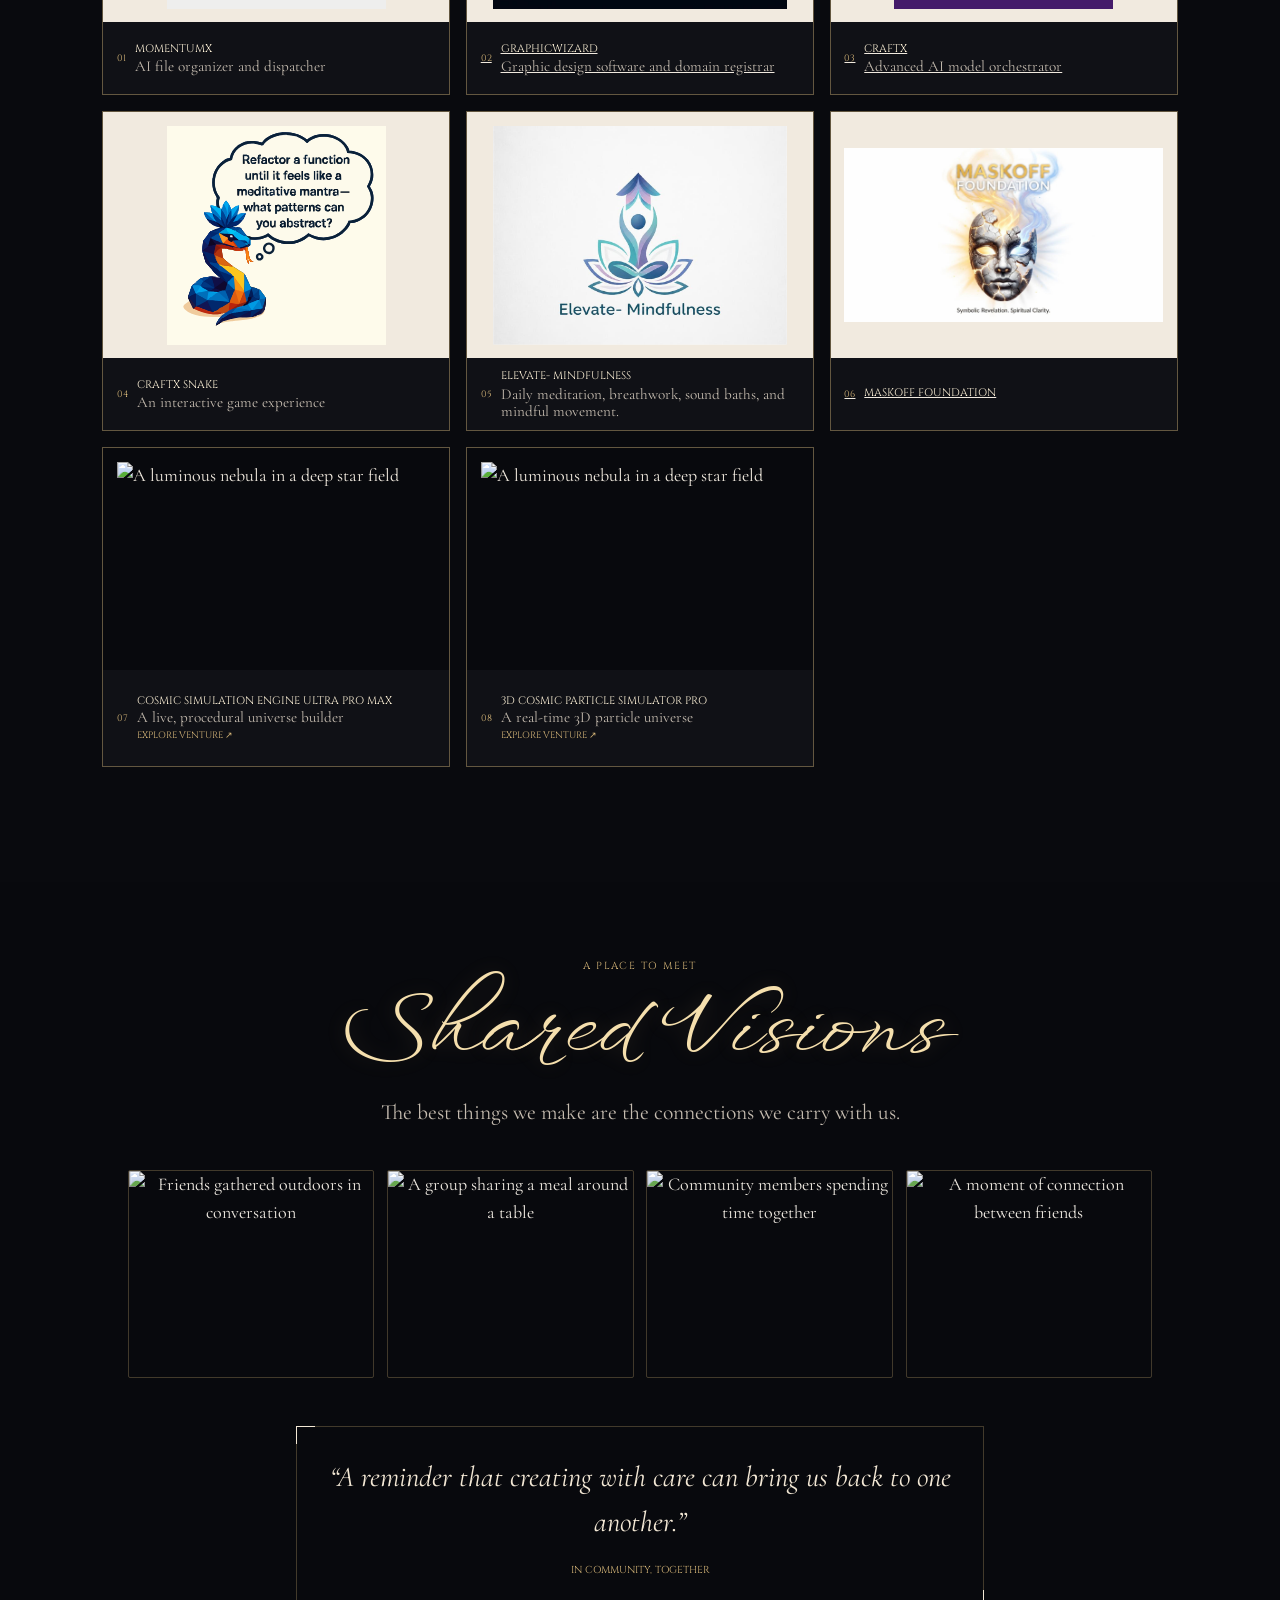
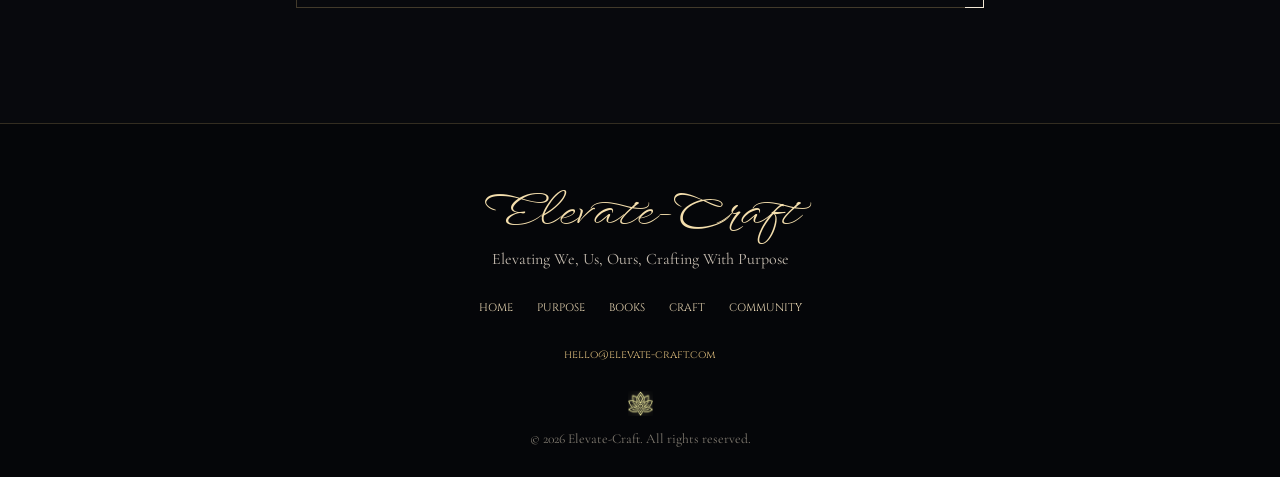
==== commit 5edb59ac: "Update Graphic Wizard link and add to rotating words" ====
--- a/index.html
+++ b/index.html
@@ -121,10 +121,10 @@
           <img src="images/MomentumX%20logo.svg" alt="MomentumX logo" loading="lazy">
           <figcaption><span>01</span><strong>MomentumX</strong><small>AI file organizer and dispatcher</small></figcaption>
         </figure>
-        <figure class="craft-piece">
-          <img src="D:\Repositories\static'shub\Graphic Wizard\Images\Graphic-Wizard-remake-Source_Code_Logo.svg" alt="GraphicWizard logo" loading="lazy">
+        <a class="craft-piece" href="https://graphicwizard.elevate-craft.com" aria-label="Explore GraphicWizard">
+          <img src="Graphic%20Wizard/Images/Graphic-Wizard-remake-Source_Code_Logo.svg" alt="GraphicWizard logo" loading="lazy">
           <figcaption><span>02</span><strong>GraphicWizard</strong><small>Graphic design software and domain registrar</small></figcaption>
-        </figure>
+        </a>
         <a class="craft-piece" href="https://pypi.org/project/craftxpy/" aria-label="View CraftX on PyPI">
           <img src="images/Technology%20Business%20Logo%20CraftX.py.svg" alt="CraftX technology business logo" loading="lazy">
           <figcaption><span>03</span><strong>CraftX</strong><small>Advanced AI model orchestrator</small></figcaption>
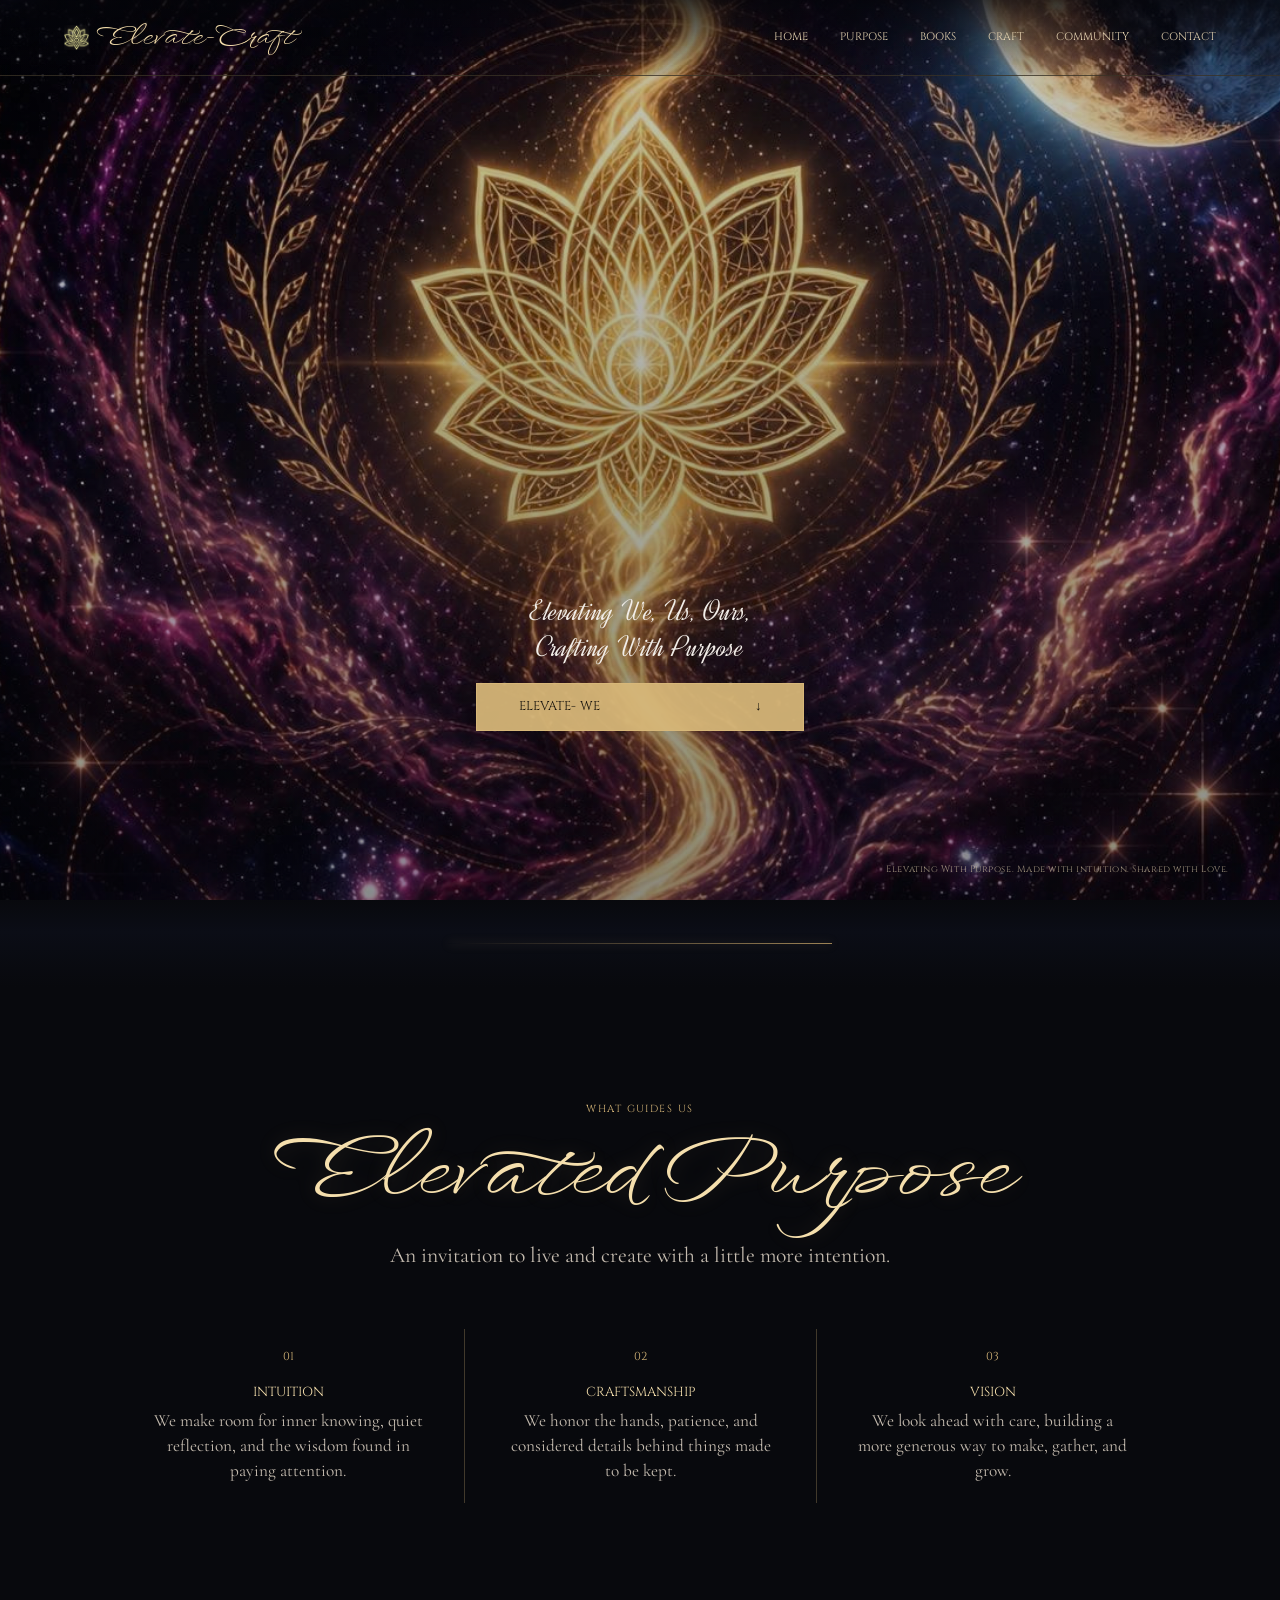
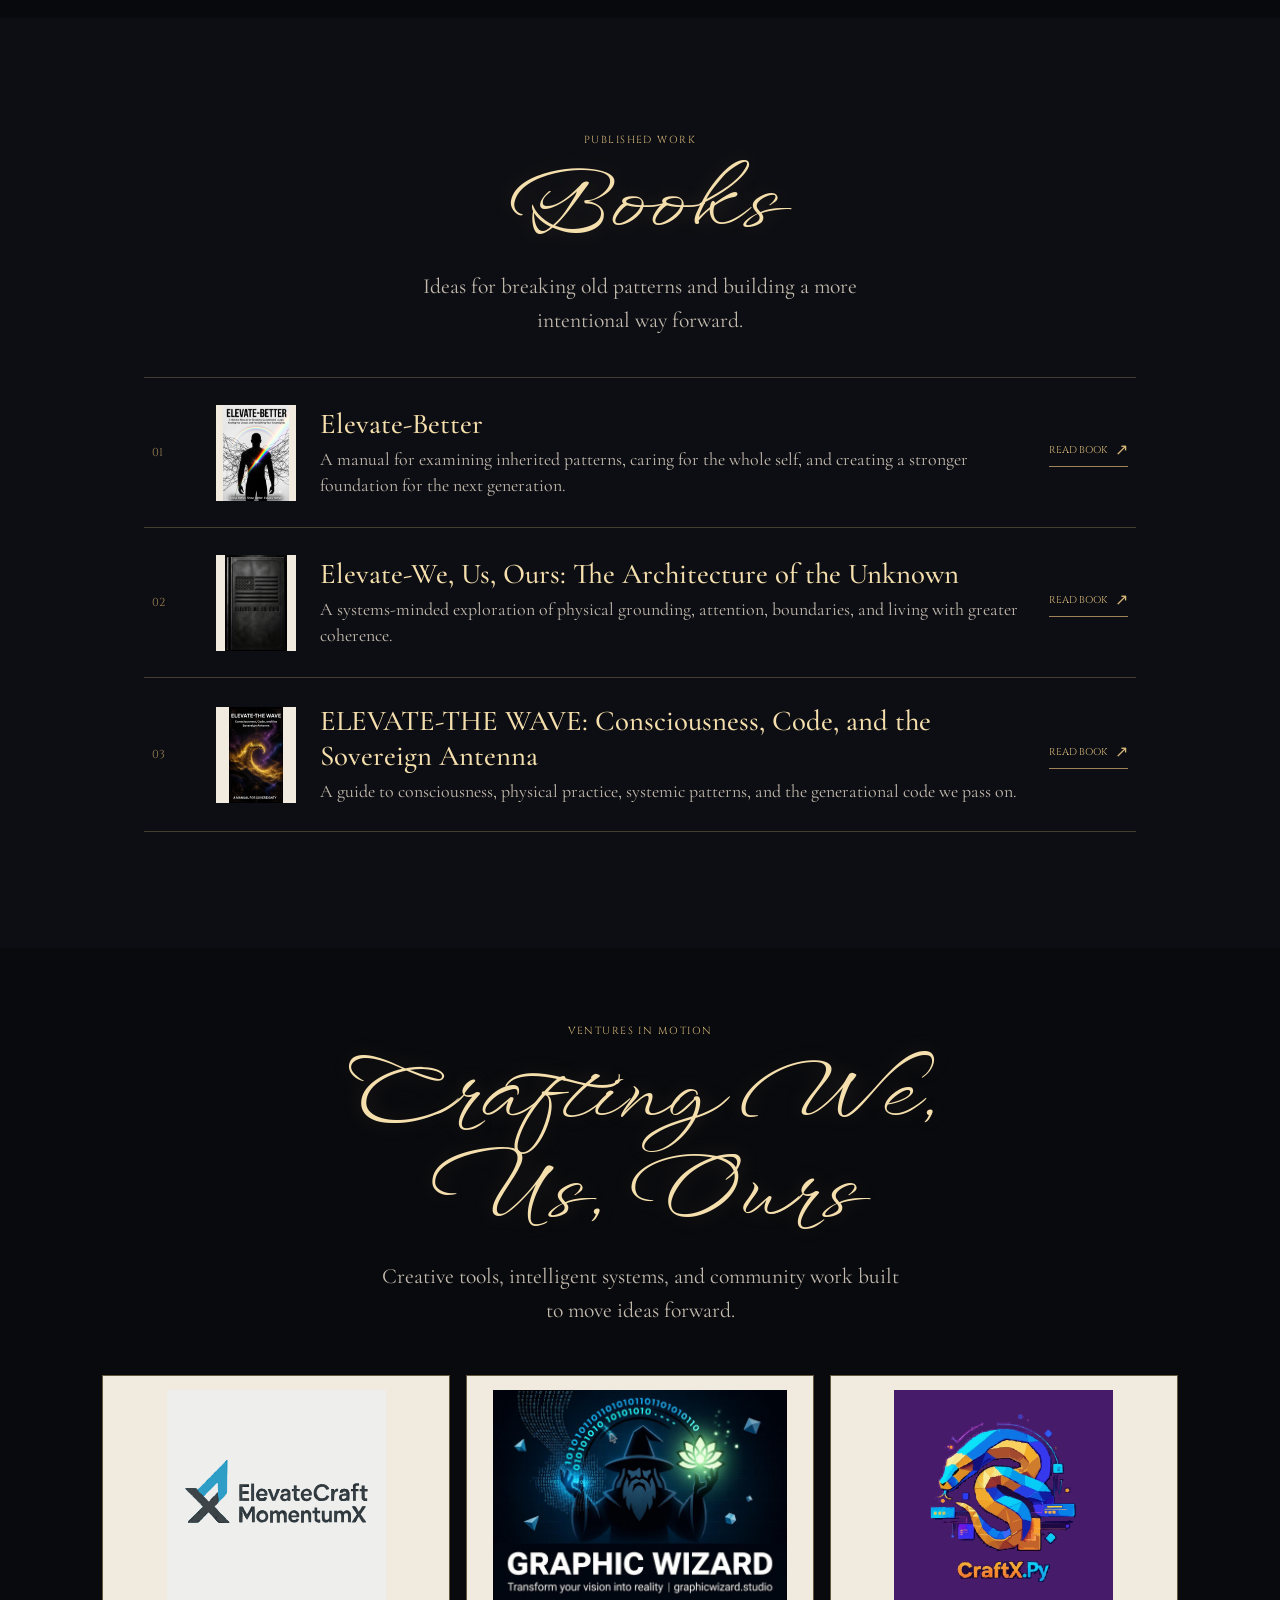
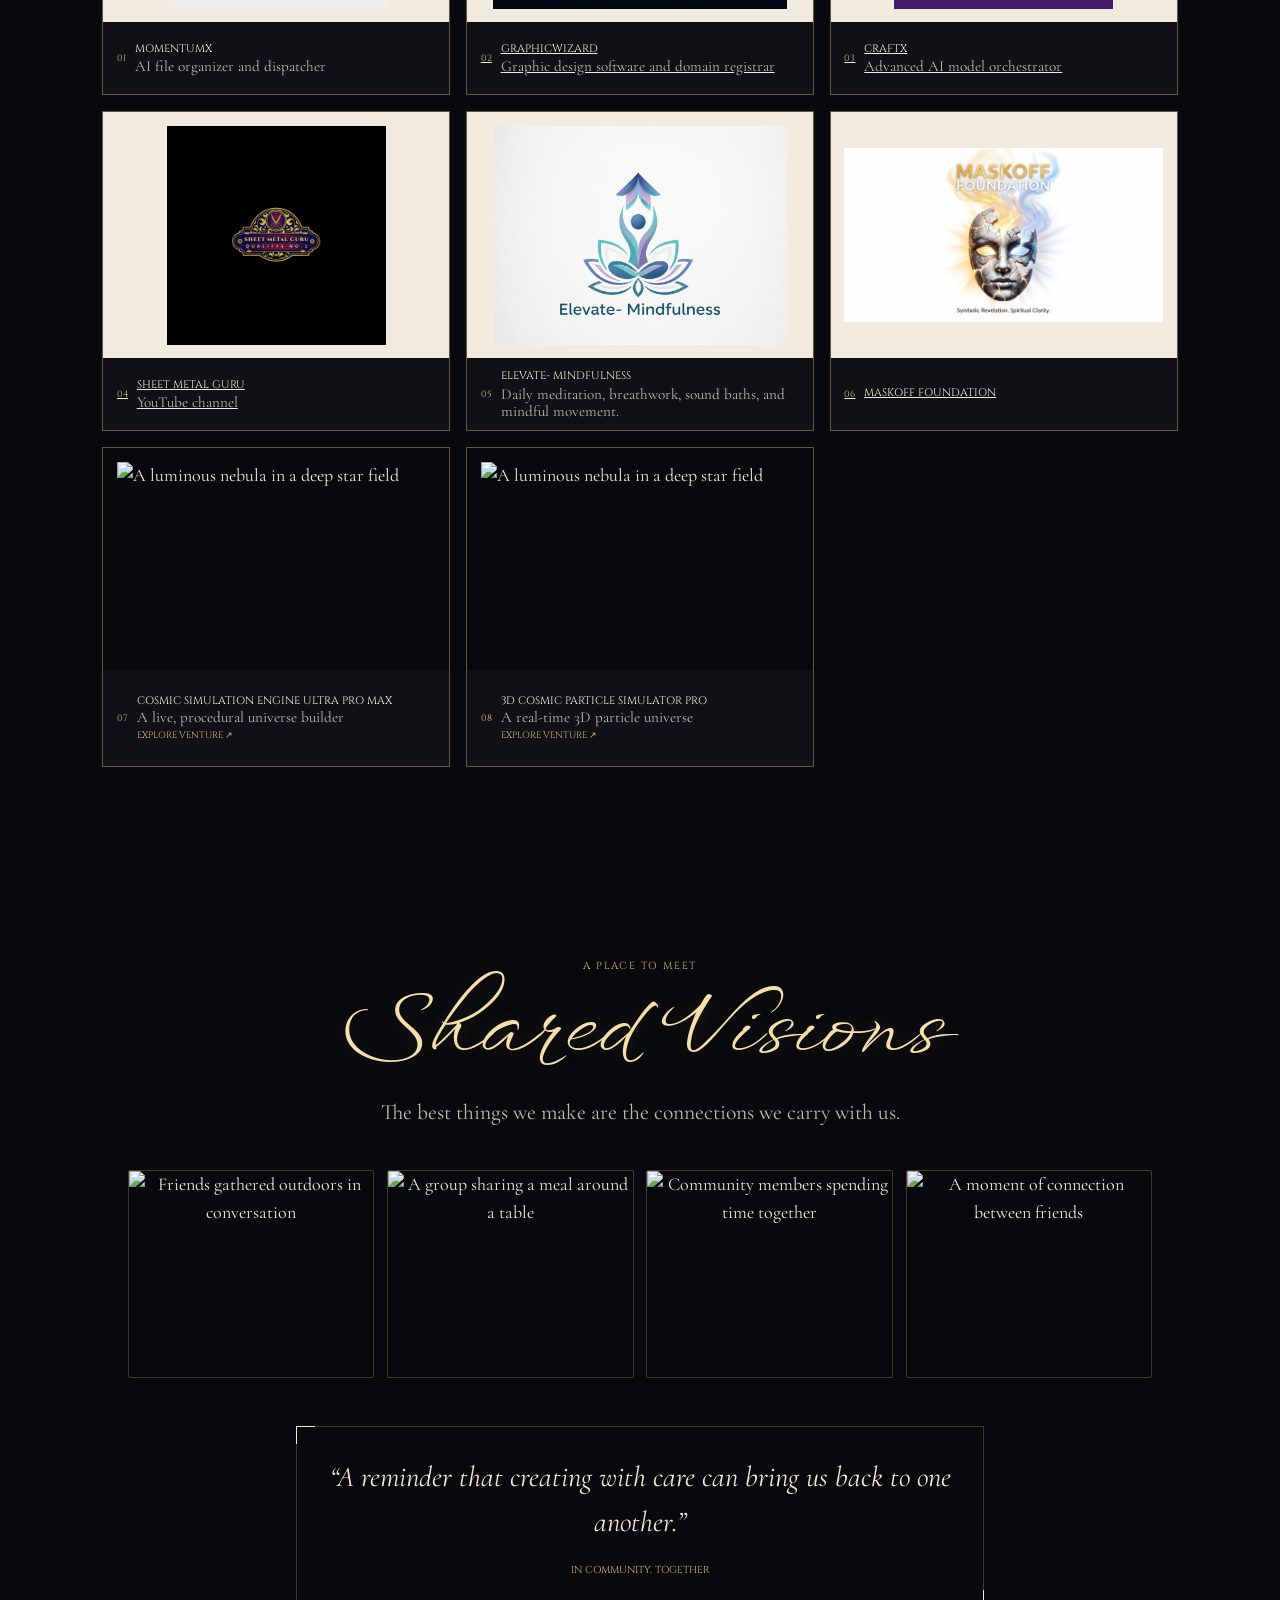
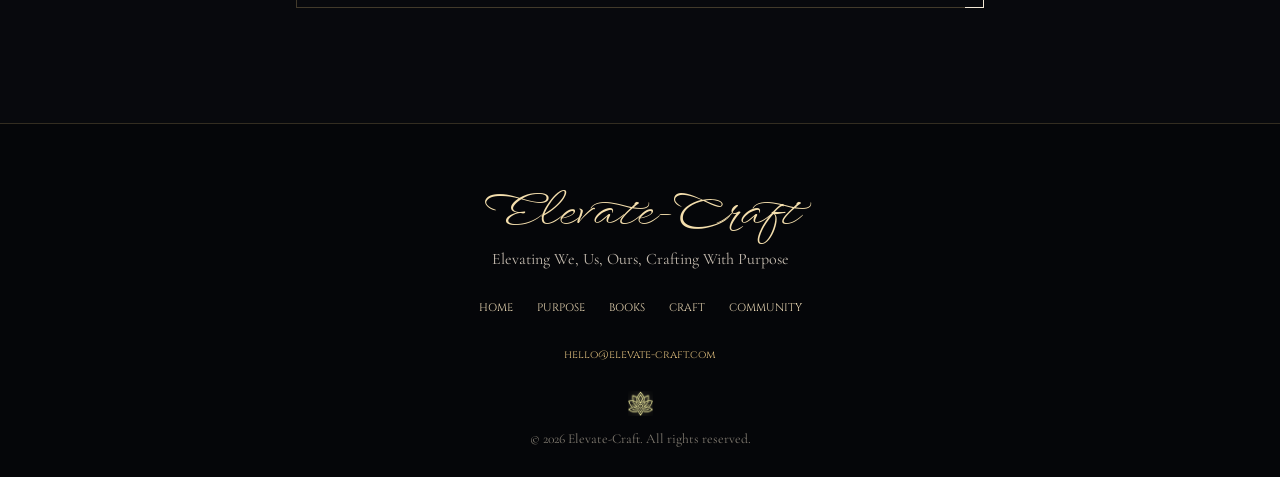
==== commit b9f14273: "Replace CraftX interactive game link with Sheet Metal Guru YouTube channel" ====
--- a/index.html
+++ b/index.html
@@ -129,10 +129,10 @@
           <img src="images/Technology%20Business%20Logo%20CraftX.py.svg" alt="CraftX technology business logo" loading="lazy">
           <figcaption><span>03</span><strong>CraftX</strong><small>Advanced AI model orchestrator</small></figcaption>
         </a>
-        <figure class="craft-piece">
-          <img src="images/craftx-interactive-snake.svg" alt="CraftX interactive snake game" loading="lazy">
-          <figcaption><span>04</span><strong>CraftX Snake</strong><small>An interactive game experience</small></figcaption>
-        </figure>
+        <a class="craft-piece" href="https://www.youtube.com/@sheetmetalguru-e1e801" aria-label="Visit Sheet Metal Guru on YouTube">
+          <img src="Sheet%20Metal%20Guru/Sheet%20Metal%20Guru%20Logo.png" alt="Sheet Metal Guru logo" loading="lazy">
+          <figcaption><span>04</span><strong>Sheet Metal Guru</strong><small>YouTube channel</small></figcaption>
+        </a>
         <a class="mindfulness-venture-link" href="https://mindfulness.elevate-craft.com" aria-label="Explore Elevate-Mindfulness">
           <figure class="craft-piece">
             <img src="Mindfulness/Elevate%20Mindfulness%20Logo.svg" alt="Elevate-Mindfulness logo" loading="lazy">
